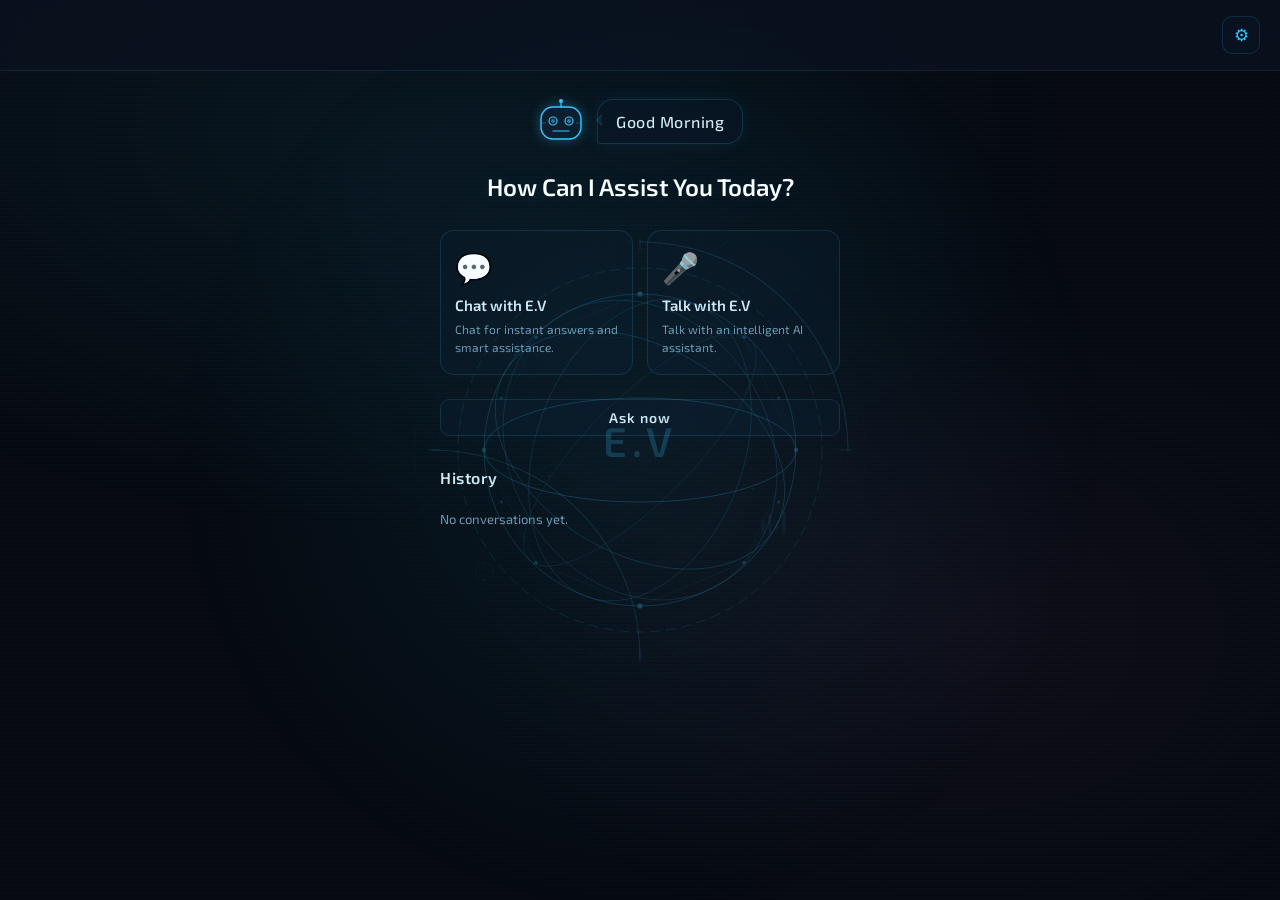
==== index.html @ babf8353 "v46: Replace mic emoji with FB Messenger-style SVG mic icon on reactor + voice overlay" ====
<!DOCTYPE html>
<html lang="en">
<head>
  <meta charset="UTF-8">
  <meta name="viewport" content="width=device-width, initial-scale=1.0, viewport-fit=cover">
  <meta name="theme-color" content="#070b11">
  <meta name="description" content="E.V - your personal AI assistant">
  <title>E.V</title>
  <link rel="manifest" href="manifest.json">
  <link rel="icon" href="icon.svg" type="image/svg+xml">
  <link rel="apple-touch-icon" href="icon.svg">
  <link href="https://fonts.googleapis.com/css2?family=Exo+2:wght@300;400;500;600;700&display=swap" rel="stylesheet">
  <link rel="stylesheet" href="styles.css">
</head>
<body>

  <!-- Globe background (shared across all screens) -->
  <div class="globe-bg" aria-hidden="true">
    <svg viewBox="0 0 600 600" xmlns="http://www.w3.org/2000/svg" class="globe-svg">
      <!-- Wireframe sphere -->
      <g class="globe-sphere" opacity="0.6">
        <!-- Horizontal rings -->
        <ellipse cx="300" cy="300" rx="180" ry="60" fill="none" stroke="#39c6ff" stroke-width="0.7"/>
        <ellipse cx="300" cy="300" rx="180" ry="120" fill="none" stroke="#39c6ff" stroke-width="0.5" transform="rotate(30 300 300)"/>
        <ellipse cx="300" cy="300" rx="180" ry="150" fill="none" stroke="#39c6ff" stroke-width="0.4" transform="rotate(60 300 300)"/>
        <ellipse cx="300" cy="300" rx="180" ry="180" fill="none" stroke="#39c6ff" stroke-width="0.6"/>
        <ellipse cx="300" cy="300" rx="120" ry="180" fill="none" stroke="#39c6ff" stroke-width="0.4" transform="rotate(20 300 300)"/>
        <ellipse cx="300" cy="300" rx="60" ry="180" fill="none" stroke="#39c6ff" stroke-width="0.3" transform="rotate(45 300 300)"/>
        <!-- Nodes -->
        <circle cx="300" cy="120" r="3" fill="#39c6ff" opacity="0.8"/>
        <circle cx="300" cy="480" r="3" fill="#39c6ff" opacity="0.8"/>
        <circle cx="120" cy="300" r="2.5" fill="#39c6ff" opacity="0.7"/>
        <circle cx="480" cy="300" r="2.5" fill="#39c6ff" opacity="0.7"/>
        <circle cx="180" cy="170" r="2" fill="#39c6ff" opacity="0.6"/>
        <circle cx="420" cy="170" r="2" fill="#39c6ff" opacity="0.6"/>
        <circle cx="180" cy="430" r="2" fill="#39c6ff" opacity="0.6"/>
        <circle cx="420" cy="430" r="2" fill="#39c6ff" opacity="0.6"/>
        <circle cx="140" cy="240" r="1.8" fill="#39c6ff" opacity="0.5"/>
        <circle cx="460" cy="240" r="1.8" fill="#39c6ff" opacity="0.5"/>
        <circle cx="140" cy="360" r="1.8" fill="#39c6ff" opacity="0.5"/>
        <circle cx="460" cy="360" r="1.8" fill="#39c6ff" opacity="0.5"/>
        <!-- Connecting lines -->
        <line x1="300" y1="120" x2="180" y2="170" stroke="#39c6ff" stroke-width="0.5" opacity="0.4"/>
        <line x1="300" y1="120" x2="420" y2="170" stroke="#39c6ff" stroke-width="0.5" opacity="0.4"/>
        <line x1="180" y1="170" x2="120" y2="300" stroke="#39c6ff" stroke-width="0.5" opacity="0.35"/>
        <line x1="420" y1="170" x2="480" y2="300" stroke="#39c6ff" stroke-width="0.5" opacity="0.35"/>
        <line x1="120" y1="300" x2="180" y2="430" stroke="#39c6ff" stroke-width="0.5" opacity="0.35"/>
        <line x1="480" y1="300" x2="420" y2="430" stroke="#39c6ff" stroke-width="0.5" opacity="0.35"/>
        <line x1="180" y1="430" x2="300" y2="480" stroke="#39c6ff" stroke-width="0.5" opacity="0.4"/>
        <line x1="420" y1="430" x2="300" y2="480" stroke="#39c6ff" stroke-width="0.5" opacity="0.4"/>
        <line x1="180" y1="170" x2="420" y2="170" stroke="#39c6ff" stroke-width="0.4" opacity="0.3"/>
        <line x1="180" y1="430" x2="420" y2="430" stroke="#39c6ff" stroke-width="0.4" opacity="0.3"/>
        <line x1="140" y1="240" x2="180" y2="170" stroke="#39c6ff" stroke-width="0.4" opacity="0.3"/>
        <line x1="460" y1="240" x2="420" y2="170" stroke="#39c6ff" stroke-width="0.4" opacity="0.3"/>
        <line x1="140" y1="360" x2="180" y2="430" stroke="#39c6ff" stroke-width="0.4" opacity="0.3"/>
        <line x1="460" y1="360" x2="420" y2="430" stroke="#39c6ff" stroke-width="0.4" opacity="0.3"/>
        <line x1="140" y1="240" x2="120" y2="300" stroke="#39c6ff" stroke-width="0.4" opacity="0.3"/>
        <line x1="460" y1="240" x2="480" y2="300" stroke="#39c6ff" stroke-width="0.4" opacity="0.3"/>
        <line x1="300" y1="120" x2="140" y2="240" stroke="#39c6ff" stroke-width="0.3" opacity="0.25"/>
        <line x1="300" y1="120" x2="460" y2="240" stroke="#39c6ff" stroke-width="0.3" opacity="0.25"/>
      </g>
      <!-- HUD rings -->
      <g class="globe-hud">
        <circle cx="300" cy="300" r="210" fill="none" stroke="#39c6ff" stroke-width="0.8" stroke-dasharray="12 6" opacity="0.3"/>
        <circle cx="300" cy="300" r="240" fill="none" stroke="#39c6ff" stroke-width="0.5" stroke-dasharray="4 8" opacity="0.2"/>
        <circle cx="300" cy="300" r="260" fill="none" stroke="#39c6ff" stroke-width="0.4" opacity="0.15"/>
        <!-- Segmented arcs -->
        <path d="M300 60 A240 240 0 0 1 540 300" fill="none" stroke="#39c6ff" stroke-width="1.2" stroke-linecap="round" opacity="0.25"/>
        <path d="M60 300 A240 240 0 0 1 300 540" fill="none" stroke="#39c6ff" stroke-width="1.2" stroke-linecap="round" opacity="0.25"/>
        <!-- Tick marks -->
        <line x1="300" y1="55" x2="300" y2="70" stroke="#39c6ff" stroke-width="0.8" opacity="0.3"/>
        <line x1="545" y1="300" x2="530" y2="300" stroke="#39c6ff" stroke-width="0.8" opacity="0.3"/>
        <line x1="300" y1="545" x2="300" y2="530" stroke="#39c6ff" stroke-width="0.8" opacity="0.3"/>
        <line x1="55" y1="300" x2="70" y2="300" stroke="#39c6ff" stroke-width="0.8" opacity="0.3"/>
      </g>
      <!-- World map dots (simplified) -->
      <g class="globe-map" opacity="0.15">
        <!-- North America -->
        <circle cx="160" cy="180" r="1.2" fill="#39c6ff"/><circle cx="170" cy="185" r="1" fill="#39c6ff"/>
        <circle cx="155" cy="190" r="1.2" fill="#39c6ff"/><circle cx="165" cy="195" r="1" fill="#39c6ff"/>
        <circle cx="150" cy="200" r="1" fill="#39c6ff"/><circle cx="175" cy="178" r="0.8" fill="#39c6ff"/>
        <circle cx="145" cy="195" r="0.8" fill="#39c6ff"/><circle cx="180" cy="190" r="1" fill="#39c6ff"/>
        <!-- South America -->
        <circle cx="190" cy="320" r="1" fill="#39c6ff"/><circle cx="195" cy="330" r="1.2" fill="#39c6ff"/>
        <circle cx="185" cy="340" r="1" fill="#39c6ff"/><circle cx="192" cy="350" r="0.8" fill="#39c6ff"/>
        <circle cx="188" cy="310" r="0.8" fill="#39c6ff"/>
        <!-- Europe -->
        <circle cx="310" cy="175" r="1" fill="#39c6ff"/><circle cx="320" cy="180" r="1.2" fill="#39c6ff"/>
        <circle cx="305" cy="185" r="0.8" fill="#39c6ff"/><circle cx="315" cy="170" r="1" fill="#39c6ff"/>
        <!-- Africa -->
        <circle cx="320" cy="260" r="1" fill="#39c6ff"/><circle cx="325" cy="270" r="1.2" fill="#39c6ff"/>
        <circle cx="315" cy="280" r="1" fill="#39c6ff"/><circle cx="322" cy="290" r="0.8" fill="#39c6ff"/>
        <circle cx="318" cy="250" r="0.8" fill="#39c6ff"/>
        <!-- Asia -->
        <circle cx="380" cy="190" r="1.2" fill="#39c6ff"/><circle cx="390" cy="195" r="1" fill="#39c6ff"/>
        <circle cx="375" cy="200" r="1" fill="#39c6ff"/><circle cx="400" cy="188" r="0.8" fill="#39c6ff"/>
        <circle cx="385" cy="210" r="1" fill="#39c6ff"/><circle cx="410" cy="200" r="0.8" fill="#39c6ff"/>
        <!-- Australia -->
        <circle cx="420" cy="340" r="1" fill="#39c6ff"/><circle cx="430" cy="345" r="1.2" fill="#39c6ff"/>
        <circle cx="425" cy="335" r="0.8" fill="#39c6ff"/>
      </g>
      <!-- Accent elements -->
      <g class="globe-accents" opacity="0.2">
        <!-- Diagonal data lines -->
        <line x1="350" y1="100" x2="400" y2="60" stroke="#39c6ff" stroke-width="0.6"/>
        <line x1="395" y1="65" x2="400" y2="60" stroke="#39c6ff" stroke-width="0.6"/>
        <line x1="400" y1="60" x2="405" y2="65" stroke="#39c6ff" stroke-width="0.6"/>
        <!-- Bar graph -->
        <rect x="440" y="380" width="4" height="16" fill="#39c6ff" opacity="0.4"/>
        <rect x="448" y="374" width="4" height="22" fill="#39c6ff" opacity="0.5"/>
        <rect x="456" y="382" width="4" height="14" fill="#39c6ff" opacity="0.35"/>
        <rect x="464" y="370" width="4" height="26" fill="#39c6ff" opacity="0.55"/>
        <!-- Gear -->
        <circle cx="120" cy="440" r="10" fill="none" stroke="#39c6ff" stroke-width="0.6"/>
        <circle cx="120" cy="440" r="5" fill="none" stroke="#39c6ff" stroke-width="0.4"/>
        <line x1="120" y1="428" x2="120" y2="432" stroke="#39c6ff" stroke-width="0.5"/>
        <line x1="120" y1="448" x2="120" y2="452" stroke="#39c6ff" stroke-width="0.5"/>
        <line x1="108" y1="440" x2="112" y2="440" stroke="#39c6ff" stroke-width="0.5"/>
        <line x1="128" y1="440" x2="132" y2="440" stroke="#39c6ff" stroke-width="0.5"/>
      </g>
      <!-- Center label -->
      <text x="300" y="308" text-anchor="middle" font-family="'Exo 2', sans-serif" font-size="48" font-weight="600" fill="#39c6ff" opacity="0.35" letter-spacing="6">E.V</text>
    </svg>
  </div>

  <!-- ==================== SCREEN: Dashboard ==================== -->
  <div id="screen-dashboard" class="screen screen--active">
    <header class="dash-top">
      <button id="btn-settings" class="icon-btn dash-settings" aria-label="Settings">&#9881;</button>
    </header>
    <main class="dash-body">
      <div class="dash-bot-greeting">
        <svg class="dash-bot-avatar" viewBox="0 0 48 48" fill="none" xmlns="http://www.w3.org/2000/svg">
          <!-- head -->
          <rect x="4" y="8" width="40" height="32" rx="12" fill="#0d1b2a" stroke="#39c6ff" stroke-width="1.4"/>
          <!-- antenna -->
          <line x1="24" y1="8" x2="24" y2="3" stroke="#39c6ff" stroke-width="1.2" stroke-linecap="round"/>
          <circle cx="24" cy="2" r="2" fill="#39c6ff"/>
          <!-- eyes -->
          <circle cx="16" cy="22" r="4" fill="#0d1b2a" stroke="#39c6ff" stroke-width="1.2"/>
          <circle cx="16" cy="22" r="2" fill="#39c6ff">
            <animate attributeName="opacity" values="1;0.5;1" dur="3s" repeatCount="indefinite"/>
          </circle>
          <circle cx="32" cy="22" r="4" fill="#0d1b2a" stroke="#39c6ff" stroke-width="1.2"/>
          <circle cx="32" cy="22" r="2" fill="#39c6ff">
            <animate attributeName="opacity" values="1;0.5;1" dur="3s" repeatCount="indefinite" begin="0.5s"/>
          </circle>
          <!-- mouth -->
          <line x1="16" y1="32" x2="32" y2="32" stroke="#39c6ff" stroke-width="1.2" stroke-linecap="round"/>
          <!-- cheek circuit traces -->
          <line x1="4" y1="24" x2="9" y2="24" stroke="#39c6ff" stroke-width="0.8" opacity="0.4"/>
          <line x1="39" y1="24" x2="44" y2="24" stroke="#39c6ff" stroke-width="0.8" opacity="0.4"/>
        </svg>
        <div class="dash-bot-bubble">
          <span id="dash-greeting-text">Good Morning</span>
        </div>
      </div>
      <h1 class="dash-heading">How Can I Assist You Today?</h1>
      <div class="dash-cards">
        <div class="dash-card" data-target="chat" role="button" tabindex="0">
          <span class="dash-card-icon">&#128172;</span>
          <h3>Chat with E.V</h3>
          <p>Chat for instant answers and smart assistance.</p>
        </div>
        <div class="dash-card" data-target="voice" role="button" tabindex="0">
          <span class="dash-card-icon">&#127908;</span>
          <h3>Talk with E.V</h3>
          <p>Talk with an intelligent AI assistant.</p>
        </div>
      </div>
      <button id="btn-ask-now" class="btn btn-primary dash-ask-btn">Ask now</button>
      <section class="dash-history">
        <div class="dash-history-header">
          <h2>History</h2>
        </div>
        <ul id="dash-history-list" class="dash-history-list"></ul>
      </section>
    </main>
  </div>

  <!-- ==================== SCREEN: Chat ==================== -->
  <div id="screen-chat" class="screen">
    <header class="topbar">
      <div class="brand">
        <button id="btn-back-chat" class="icon-btn" aria-label="Back">&#8592;</button>
        <span class="brand-name">E.V</span>
        <span id="status-dot" class="status-dot"></span>
        <span id="status-text" class="status-text">online</span>
      </div>
      <div class="topbar-actions">
        <button id="btn-new" class="icon-btn" aria-label="New conversation">&#10133;</button>
        <button id="btn-memory" class="icon-btn" aria-label="Memory">&#128214;</button>
      </div>
    </header>

    <main id="chat" class="chat" aria-live="polite"></main>

    <footer class="inputbar">
      <div id="attach-tray" class="attach-tray hidden"></div>
      <div class="input-row">
        <button id="btn-attach" class="icon-btn" aria-label="Attach file">&#128206;</button>
        <input id="file-input" type="file" accept="image/jpeg,image/png,image/webp,image/heic,image/heif,application/pdf" multiple class="hidden">
        <input id="text-input" type="text" placeholder="Type or tap the arc reactor to speak..." autocomplete="off" enterkeyhint="send">
        <button id="btn-send" class="icon-btn send-btn" aria-label="Send">&#10148;</button>
        <div id="reactor-wrap" class="reactor-wrap">
          <div id="reactor" class="reactor" role="button" aria-label="Talk to E.V" aria-pressed="false">
            <div class="reactor-core"></div>
            <div class="reactor-ring ring-1"></div>
            <div class="reactor-ring ring-2"></div>
            <div class="reactor-ring ring-3"></div>
            <div class="reactor-ring ring-4"></div>
            <div class="reactor-mic"><svg width="18" height="18" viewBox="0 0 24 24" fill="none" stroke="currentColor" stroke-width="2" stroke-linecap="round" stroke-linejoin="round"><rect x="9" y="2" width="6" height="12" rx="3"/><path d="M5 10a7 7 0 0 0 14 0"/><line x1="12" y1="19" x2="12" y2="22"/><line x1="8" y1="22" x2="16" y2="22"/></svg></div>
          </div>
        </div>
      </div>
    </footer>
  </div>

  <!-- ==================== SCREEN: Voice ==================== -->
  <div id="screen-voice" class="screen">
    <header class="vo-screen-header">
      <button id="btn-back-voice" class="icon-btn" aria-label="Back">&#8592;</button>
      <span class="vo-screen-title">Talk to AI</span>
      <span class="vo-screen-spacer"></span>
    </header>
    <main class="vo-screen-body">
      <p class="vo-screen-subtitle">Go ahead, I'm listening&#8230;</p>
      <div class="vo-wave-screen">
        <i></i><i></i><i></i><i></i><i></i><i></i><i></i>
        <i></i><i></i><i></i><i></i><i></i><i></i>
      </div>
      <p class="vo-screen-prompt">I am here to assist you with anything today.</p>
    </main>
    <footer class="vo-screen-footer">
      <div id="reactor-screen" class="reactor reactor-screen-size" role="button" aria-label="Talk to E.V" aria-pressed="false">
        <div class="reactor-core"></div>
        <div class="reactor-ring ring-1"></div>
        <div class="reactor-ring ring-2"></div>
        <div class="reactor-ring ring-3"></div>
        <div class="reactor-ring ring-4"></div>
        <div class="reactor-mic"><svg width="20" height="20" viewBox="0 0 24 24" fill="none" stroke="currentColor" stroke-width="2" stroke-linecap="round" stroke-linejoin="round"><rect x="9" y="2" width="6" height="12" rx="3"/><path d="M5 10a7 7 0 0 0 14 0"/><line x1="12" y1="19" x2="12" y2="22"/><line x1="8" y1="22" x2="16" y2="22"/></svg></div>
      </div>
      <button id="btn-exit-voice" class="icon-btn" aria-label="Close">&#10005;</button>
    </footer>
  </div>

  <!-- ==================== Voice overlay (PTT / hands-free) ==================== -->
  <div id="voice-overlay" class="voice-overlay hidden" role="status" aria-live="polite">
    <div class="vo-header"><span class="vo-brand">E.V</span></div>
    <div class="vo-center">
      <div class="vo-orb">
        <div class="vo-orbit vo-orbit-1"></div>
        <div class="vo-orbit vo-orbit-2"></div>
        <div class="vo-wave">
          <i></i><i></i><i></i><i></i><i></i><i></i><i></i>
          <i></i><i></i><i></i><i></i><i></i><i></i>
        </div>
      </div>
      <p id="vo-transcript" class="vo-transcript"></p>
      <p id="vo-status" class="vo-status">Listening&#8230;</p>
      <div class="vo-mic"><svg width="18" height="18" viewBox="0 0 24 24" fill="none" stroke="currentColor" stroke-width="2" stroke-linecap="round" stroke-linejoin="round"><rect x="9" y="2" width="6" height="12" rx="3"/><path d="M5 10a7 7 0 0 0 14 0"/><line x1="12" y1="19" x2="12" y2="22"/><line x1="8" y1="22" x2="16" y2="22"/></svg></div>
    </div>
  </div>

  <!-- ==================== Modals ==================== -->
  <div id="modal-settings" class="modal hidden" role="dialog" aria-modal="true" aria-labelledby="settings-title">
    <div class="modal-card">
      <h2 id="settings-title">E.V Settings</h2>
      <p id="app-version" class="version-line"></p>
      <label>Gemini API key
        <input id="set-gemini" type="password" placeholder="AIza... (free at aistudio.google.com)" autocomplete="off">
      </label>
      <label>Groq API key
        <input id="set-groq" type="password" placeholder="gsk_... (free at console.groq.com)" autocomplete="off">
      </label>
      <label>OpenRouter API key
        <input id="set-openrouter" type="password" placeholder="sk-or-v1-... (free at openrouter.ai)" autocomplete="off">
      </label>
      <label>Default provider
        <select id="set-provider">
          <option value="auto">Auto (Gemini, fallback Groq / OpenRouter)</option>
          <option value="gemini">Gemini only</option>
          <option value="groq">Groq only</option>
          <option value="openrouter">OpenRouter only</option>
        </select>
      </label>
      <label>Privacy routing
        <select id="set-privacy">
          <option value="auto">Full pipeline (auto-detect sensitive)</option>
          <option value="groq">Always route to Groq</option>
          <option value="manual">Manual override only</option>
        </select>
      </label>
      <p class="muted">OpenRouter free models may log prompts for training. Sensitive content always routes to Groq when a Groq key is set.</p>
      <label>MacroDroid webhook URL
        <input id="set-macro-webhook" type="text" placeholder="https://trigger.macrodroid.com/&lt;device-id&gt;/" autocomplete="off">
      </label>
      <label class="check-row">
        <input id="set-voice" type="checkbox">
        <span>Speak responses aloud</span>
      </label>
      <label class="check-row">
        <input id="set-hands-free" type="checkbox">
        <span>Hands-free mode (voice wake)</span>
      </label>
      <div class="model-row">
        <div class="model-name">
          Gemini: <span id="gemini-model-label">—</span><br>
          Groq: <span id="groq-model-label">—</span><br>
          OpenRouter: <span id="openrouter-model-label">—</span>
        </div>
        <div class="model-actions">
          <button id="btn-reset-gemini" class="btn ghost" type="button">Reset Gemini</button>
          <button id="btn-reset-groq" class="btn ghost" type="button">Reset Groq</button>
          <button id="btn-reset-openrouter" class="btn ghost" type="button">Reset OpenRouter</button>
        </div>
      </div>
      <div class="modal-actions">
        <button id="btn-test" class="btn ghost" type="button">Test connections</button>
        <button id="btn-settings-cancel" class="btn ghost">Cancel</button>
        <button id="btn-settings-save" class="btn primary">Save</button>
      </div>
      <pre id="test-result" class="test-result hidden"></pre>
    </div>
  </div>

  <div id="modal-memory" class="modal hidden" role="dialog" aria-modal="true" aria-labelledby="memory-title">
    <div class="modal-card">
      <h2 id="memory-title">E.V Memory</h2>
      <p class="muted">Things E.V remembers about you. Sensitive entries are only used with Groq.</p>
      <ul id="memory-list" class="memory-list"></ul>
      <div class="modal-actions">
        <button id="btn-memory-clear" class="btn danger">Clear all</button>
        <button id="btn-memory-close" class="btn primary">Close</button>
      </div>
    </div>
  </div>

  <div id="toast" class="toast hidden"></div>

  <script src="app.js"></script>
</body>
</html>
---- styles.css ----
/* ========================================================
   E.V — Holographic Futuristic Theme (v40)
   ======================================================== */

:root {
  --bg: #060a10;
  --bg-2: #0a1220;
  --panel: #0d1828;
  --line: #1a3048;
  --cyan: #39c6ff;
  --cyan-dim: #1d7fb0;
  --cyan-glow: rgba(57, 198, 255, 0.35);
  --cyan-glow-soft: rgba(57, 198, 255, 0.12);
  --pink: #ff6fd8;
  --pink-glow: rgba(255, 111, 216, 0.3);
  --text: #d7ecf7;
  --muted: #6e98b0;
  --danger: #ff5d5d;
  --font: 'Exo 2', "Segoe UI", system-ui, -apple-system, Roboto, sans-serif;

  --glass: rgba(10, 20, 36, 0.55);
  --glass-strong: rgba(10, 18, 32, 0.8);
  --blur: 16px;
}

* { box-sizing: border-box; margin: 0; padding: 0; }

html, body {
  height: 100%;
  background: #060a10;
  color: var(--text);
  font-family: var(--font);
  overscroll-behavior: none;
  -webkit-text-size-adjust: 100%;
  text-size-adjust: 100%;
}

body {
  height: 100vh;
  height: 100dvh;
  overflow: hidden;
}

/* --- Holographic background layers --- */
body::before {
  content: '';
  position: fixed;
  top: 0; left: 0; right: 0; bottom: 0;
  pointer-events: none;
  z-index: 0;
  background:
    radial-gradient(ellipse 700px 400px at 30% 15%, rgba(57, 198, 255, 0.06) 0%, transparent 100%),
    radial-gradient(ellipse 500px 350px at 75% 70%, rgba(255, 111, 216, 0.04) 0%, transparent 100%);
  animation: bgShift 20s ease-in-out infinite alternate;
}

body::after {
  content: '';
  position: fixed;
  top: 0; left: 0; right: 0; bottom: 0;
  pointer-events: none;
  z-index: 0;
  background: repeating-linear-gradient(
    0deg,
    transparent 0px,
    transparent 2px,
    rgba(57, 198, 255, 0.015) 2px,
    rgba(57, 198, 255, 0.015) 4px
  );
  opacity: 0.7;
}

/* ---------- Globe background ---------- */
.globe-bg {
  position: fixed;
  top: 0; left: 0; right: 0; bottom: 0;
  pointer-events: none;
  display: flex;
  align-items: center;
  justify-content: center;
  z-index: 2;
  background: radial-gradient(circle at 50% 50%, rgba(57, 198, 255, 0.08) 0%, transparent 60%);
}
.globe-svg {
  width: 520px;
  height: 520px;
  opacity: 0.6;
  animation: globeSpin 80s linear infinite;
}

/* ---------- Screen container system ---------- */
.screen {
  position: fixed;
  top: 0;
  left: 0;
  right: 0;
  bottom: 0;
  height: 100vh;
  height: 100dvh;
  transform: translateX(100%);
  transition: transform 0.35s cubic-bezier(0.4, 0, 0.2, 1);
  overflow-y: auto;
  z-index: 1;
  background: transparent;
}
.screen--active { transform: translateX(0); }
.screen--left { transform: translateX(-100%); }

/* ---------- Top bar ---------- */
.topbar {
  position: relative;
  z-index: 5;
  display: flex;
  align-items: center;
  justify-content: space-between;
  padding: 12px 16px;
  border-bottom: 1px solid rgba(57, 198, 255, 0.15);
  background: var(--glass-strong);
  backdrop-filter: blur(var(--blur));
  -webkit-backdrop-filter: blur(var(--blur));
  box-shadow: 0 1px 20px rgba(57, 198, 255, 0.06);
}

.brand { display: flex; align-items: center; gap: 10px; }

.brand-name {
  font-size: 20px;
  font-weight: 600;
  letter-spacing: 4px;
  color: var(--cyan);
  text-shadow: 0 0 16px var(--cyan-glow), 0 0 40px rgba(57, 198, 255, 0.15);
}

.status-dot {
  width: 9px; height: 9px;
  border-radius: 50%;
  background: #2ecc71;
  box-shadow: 0 0 8px #2ecc71, 0 0 20px rgba(46, 204, 113, 0.3);
  transition: background 0.3s, box-shadow 0.3s;
}
.status-dot.busy {
  background: var(--cyan);
  box-shadow: 0 0 10px var(--cyan-glow), 0 0 24px rgba(57, 198, 255, 0.2);
  animation: pulse 1s infinite;
}
.status-dot.off  { background: #444; box-shadow: none; }

.status-text { font-size: 12px; color: var(--muted); letter-spacing: 0.5px; }

.icon-btn {
  background: var(--glass);
  border: 1px solid rgba(57, 198, 255, 0.15);
  color: var(--cyan);
  width: 38px; height: 38px;
  border-radius: 10px;
  font-size: 17px;
  cursor: pointer;
  backdrop-filter: blur(8px);
  -webkit-backdrop-filter: blur(8px);
  transition: border-color 0.2s, box-shadow 0.2s, background 0.2s;
}
.icon-btn:hover {
  border-color: rgba(57, 198, 255, 0.5);
  box-shadow: 0 0 14px var(--cyan-glow-soft), inset 0 0 8px rgba(57, 198, 255, 0.05);
  background: rgba(57, 198, 255, 0.08);
}
.icon-btn:active { transform: scale(0.94); }

.topbar-actions { display: flex; gap: 8px; }

/* ---------- Chat ---------- */
.chat {
  position: relative;
  z-index: 1;
  flex: 1;
  overflow-y: auto;
  padding: 18px 16px 8px;
  display: flex;
  flex-direction: column;
  gap: 12px;
  scroll-behavior: smooth;
}

.msg {
  max-width: 84%;
  padding: 11px 15px;
  border-radius: 16px;
  font-size: 15px;
  font-weight: 400;
  line-height: 1.5;
  white-space: pre-wrap;
  word-wrap: break-word;
  animation: rise 0.3s ease-out;
  backdrop-filter: blur(12px);
  -webkit-backdrop-filter: blur(12px);
}

.msg.user {
  align-self: flex-end;
  background: linear-gradient(160deg, rgba(18, 58, 82, 0.7), rgba(14, 42, 61, 0.65));
  border: 1px solid rgba(57, 198, 255, 0.2);
  border-bottom-right-radius: 4px;
  box-shadow: 0 0 16px rgba(57, 198, 255, 0.06), 0 2px 8px rgba(0, 0, 0, 0.2);
}

.msg.ev {
  align-self: flex-start;
  background: var(--glass);
  border: 1px solid rgba(57, 198, 255, 0.12);
  border-bottom-left-radius: 4px;
  box-shadow: 0 0 12px rgba(57, 198, 255, 0.04), 0 2px 8px rgba(0, 0, 0, 0.15);
}

.msg.ev .tag {
  display: block;
  font-size: 10px;
  font-weight: 500;
  letter-spacing: 1.8px;
  color: var(--muted);
  margin-bottom: 5px;
  text-transform: uppercase;
}
.msg.ev .tag .provider {
  color: var(--cyan);
  text-shadow: 0 0 8px var(--cyan-glow-soft);
}

.msg.error {
  border-color: rgba(255, 93, 93, 0.5);
  color: #ffb3b3;
  box-shadow: 0 0 12px rgba(255, 93, 93, 0.08);
}

.msg .retry-btn {
  display: inline-block;
  margin-top: 8px;
  padding: 5px 14px;
  font-size: 12px;
  font-weight: 600;
  letter-spacing: 0.5px;
  color: var(--cyan);
  background: transparent;
  border: 1px solid rgba(57, 198, 255, 0.4);
  border-radius: 999px;
  cursor: pointer;
  transition: all 0.2s ease;
}
.msg .retry-btn:hover {
  background: rgba(0, 229, 255, 0.1);
  border-color: var(--cyan);
  box-shadow: 0 0 12px var(--cyan-glow-soft);
}
.msg .retry-btn:active { transform: scale(0.97); }

.fallback-note {
  display: block;
  margin-top: 6px;
  font-size: 10px;
  letter-spacing: 0.4px;
  color: var(--muted);
  opacity: 0.8;
  word-break: break-word;
}

.typing-dots span {
  display: inline-block;
  width: 6px; height: 6px;
  margin: 0 2px;
  border-radius: 50%;
  background: var(--cyan);
  box-shadow: 0 0 6px var(--cyan-glow);
  animation: blink 1.2s infinite;
}
.typing-dots span:nth-child(2) { animation-delay: 0.2s; }
.typing-dots span:nth-child(3) { animation-delay: 0.4s; }

/* ---------- Input bar ---------- */
.hidden { display: none !important; }

.inputbar {
  position: relative;
  z-index: 5;
  flex-direction: column;
  align-items: stretch;
  gap: 8px;
  padding: 10px 14px calc(12px + env(safe-area-inset-bottom));
  border-top: 1px solid rgba(57, 198, 255, 0.15);
  background: var(--glass-strong);
  backdrop-filter: blur(var(--blur));
  -webkit-backdrop-filter: blur(var(--blur));
  box-shadow: 0 -1px 20px rgba(57, 198, 255, 0.06);
}

.input-row {
  display: flex;
  align-items: center;
  gap: 8px;
}

#btn-attach { flex: 0 0 auto; color: var(--muted); }
#btn-attach:hover { color: var(--cyan); }

#attach-tray {
  display: flex;
  flex-wrap: wrap;
  gap: 6px;
}

.attach-chip {
  display: inline-flex;
  align-items: center;
  gap: 6px;
  max-width: 220px;
  background: var(--glass);
  border: 1px solid rgba(57, 198, 255, 0.12);
  border-radius: 10px;
  padding: 4px 6px 4px 4px;
  font-size: 12px;
  color: var(--text);
  font-family: inherit;
  cursor: pointer;
  backdrop-filter: blur(8px);
  -webkit-backdrop-filter: blur(8px);
}

.attach-thumb {
  width: 32px; height: 32px;
  border-radius: 6px;
  object-fit: cover;
  flex: 0 0 auto;
}

.attach-pdf-icon {
  flex: 0 0 auto;
  width: 32px; height: 32px;
  border-radius: 6px;
  background: rgba(255, 82, 82, 0.12);
  border: 1px solid rgba(255, 82, 82, 0.35);
  color: #ff6b6b;
  font-size: 9px;
  font-weight: 700;
  display: flex;
  align-items: center;
  justify-content: center;
  letter-spacing: 0.5px;
}

.attach-name {
  overflow: hidden;
  text-overflow: ellipsis;
  white-space: nowrap;
}

.attach-remove {
  flex: 0 0 auto;
  cursor: pointer;
  color: var(--muted);
  font-size: 15px;
  line-height: 1;
  padding: 0 2px;
  border-radius: 4px;
}
.attach-remove:hover { color: #ff6b6b; }

.icon-btn:disabled,
.icon-btn.disabled {
  opacity: 0.35;
  pointer-events: none;
  transform: none;
}

#text-input {
  flex: 1;
  min-width: 0;
  background: rgba(10, 18, 32, 0.6);
  border: 1px solid rgba(57, 198, 255, 0.15);
  color: var(--text);
  border-radius: 22px;
  padding: 12px 16px;
  font-size: 16px;
  font-family: var(--font);
  outline: none;
  box-shadow: inset 0 0 8px rgba(57, 198, 255, 0.04);
  transition: border-color 0.2s, box-shadow 0.2s;
}
#text-input::placeholder { color: var(--muted); opacity: 0.6; }
#text-input:focus {
  border-color: rgba(57, 198, 255, 0.5);
  box-shadow: 0 0 16px var(--cyan-glow-soft), inset 0 0 10px rgba(57, 198, 255, 0.06);
}

.send-btn { flex: 0 0 auto; }

/* ---------- Arc reactor ---------- */
.reactor-wrap { flex: 0 0 auto; display: flex; }

.reactor {
  position: relative;
  width: 66px; height: 66px;
  cursor: pointer;
  user-select: none;
}

.reactor-core {
  position: absolute;
  inset: 16px;
  border-radius: 50%;
  background: radial-gradient(circle at 50% 50%, #fff 0%, #c8f3ff 25%, #39c6ff 55%, #0d6fa3 100%);
  box-shadow:
    0 0 20px var(--cyan-glow),
    0 0 50px rgba(57, 198, 255, 0.15),
    inset 0 0 10px rgba(255, 255, 255, 0.7);
  z-index: 2;
}

.reactor-ring {
  position: absolute;
  inset: 0;
  border-radius: 50%;
  border: 2px solid transparent;
  z-index: 1;
}

.ring-1 {
  border-top-color: var(--cyan);
  border-right-color: rgba(57, 198, 255, 0.12);
  border-bottom-color: rgba(57, 198, 255, 0.12);
  border-left-color: var(--cyan);
  animation: spin 4s linear infinite;
  filter: drop-shadow(0 0 4px var(--cyan-glow-soft));
}
.ring-2 {
  inset: 6px;
  border-top-color: rgba(57, 198, 255, 0.35);
  border-bottom-color: rgba(57, 198, 255, 0.35);
  animation: spin 2.6s linear infinite reverse;
}
.ring-3 {
  inset: 11px;
  border-left-color: var(--cyan-dim);
  border-right-color: var(--cyan-dim);
  border-radius: 50%;
  animation: spin 1.6s linear infinite;
}
.ring-4 {
  inset: 3px;
  border: 1px dashed rgba(57, 198, 255, 0.2);
  border-radius: 50%;
  animation: spin 8s linear infinite reverse;
}

.reactor-mic {
  position: absolute;
  inset: 0;
  display: flex;
  align-items: center;
  justify-content: center;
  font-size: 18px;
  color: #06222f;
  z-index: 3;
  transition: color 0.2s;
}

.reactor.listening .reactor-core {
  animation: corePulse 1s infinite;
  box-shadow:
    0 0 30px var(--cyan-glow),
    0 0 70px rgba(57, 198, 255, 0.2),
    inset 0 0 12px rgba(255, 255, 255, 0.9);
}
.reactor.listening .ring-1,
.reactor.listening .ring-2,
.reactor.listening .ring-3,
.reactor.listening .ring-4 {
  animation-duration: 0.8s, 0.5s, 0.3s, 2s;
  filter: drop-shadow(0 0 6px var(--cyan-glow));
}

.reactor.speaking .reactor-core { animation: coreBreathe 1.4s ease-in-out infinite; }
.reactor.speaking .reactor-mic { color: #bff3ff; }

.reactor.off .reactor-core {
  background: radial-gradient(circle, #444 0%, #222 100%);
  box-shadow: none;
}
.reactor.off .reactor-mic { color: #777; }
.reactor.off .reactor-ring { border-color: rgba(255, 255, 255, 0.06); animation: none; }

/* ---------- Voice overlay (PTT / hands-free) ---------- */
.voice-overlay {
  position: fixed;
  top: 0; left: 0; right: 0; bottom: 0;
  height: 100vh; height: 100dvh;
  z-index: 45;
  display: flex;
  flex-direction: column;
  background: radial-gradient(900px 600px at 50% 28%, #0a1528 0%, var(--bg) 70%);
  opacity: 1;
  visibility: visible;
  transition: opacity 0.3s, visibility 0.3s;
}
.voice-overlay::before {
  content: '';
  position: absolute;
  inset: 0;
  pointer-events: none;
  background: repeating-linear-gradient(
    0deg,
    transparent 0px,
    transparent 3px,
    rgba(57, 198, 255, 0.018) 3px,
    rgba(57, 198, 255, 0.018) 6px
  );
  opacity: 0.6;
}
.voice-overlay.hidden { opacity: 0; visibility: hidden; pointer-events: none; }

.vo-header {
  position: relative;
  z-index: 1;
  flex: 0 0 auto;
  display: flex;
  align-items: center;
  justify-content: center;
  padding: 14px 16px;
  background: rgba(0, 0, 0, 0.5);
  border-bottom: 1px solid rgba(57, 198, 255, 0.2);
  backdrop-filter: blur(12px);
  -webkit-backdrop-filter: blur(12px);
}
.vo-brand {
  font-size: 20px;
  font-weight: 600;
  letter-spacing: 5px;
  color: var(--cyan);
  text-shadow: 0 0 16px var(--cyan-glow), 0 0 40px rgba(57, 198, 255, 0.12);
}

.vo-center {
  position: relative;
  z-index: 1;
  flex: 1;
  display: flex;
  flex-direction: column;
  align-items: center;
  justify-content: center;
  gap: 26px;
  padding-bottom: 10vh;
}

.vo-orb {
  position: relative;
  width: 220px;
  height: 220px;
}

.vo-orbit {
  position: absolute;
  inset: 0;
  border-radius: 50%;
  border: 2px solid var(--cyan);
  box-shadow:
    0 0 40px var(--cyan-glow),
    0 0 80px rgba(57, 198, 255, 0.1),
    inset 0 0 30px rgba(57, 198, 255, 0.15);
}
.vo-orbit-1 {
  animation: spin 6s linear infinite;
  border-right-color: rgba(57, 198, 255, 0.12);
  border-left-color: rgba(57, 198, 255, 0.12);
}
.vo-orbit-2 {
  inset: 9px;
  border-width: 1px;
  border-style: dashed;
  border-color: rgba(57, 198, 255, 0.35);
  animation: spin 4s linear infinite reverse;
  box-shadow: none;
}

.vo-wave {
  position: absolute;
  inset: 22px;
  border-radius: 50%;
  overflow: hidden;
  display: flex;
  align-items: center;
  justify-content: center;
  gap: 4px;
  background: radial-gradient(circle at 50% 50%, #0a1420 0%, rgba(10, 20, 32, 0) 75%);
}
.vo-wave i {
  width: 4px;
  height: 26%;
  border-radius: 3px;
  animation: voWave 1s ease-in-out infinite;
}
.vo-wave i:nth-child(1)  { background: linear-gradient(to top, #1d7fb0, #39c6ff); box-shadow: 0 0 8px rgba(57, 198, 255, 0.35); animation-delay: -0.05s; }
.vo-wave i:nth-child(2)  { background: linear-gradient(to top, #1a8a5a, #2ecc71); box-shadow: 0 0 8px rgba(46, 204, 113, 0.35); animation-delay: -0.20s; }
.vo-wave i:nth-child(3)  { background: linear-gradient(to top, #b89a1a, #f1c40f); box-shadow: 0 0 8px rgba(241, 196, 15, 0.35); animation-delay: -0.35s; }
.vo-wave i:nth-child(4)  { background: linear-gradient(to top, #a85c1a, #e67e22); box-shadow: 0 0 8px rgba(230, 126, 34, 0.35); animation-delay: -0.50s; }
.vo-wave i:nth-child(5)  { background: linear-gradient(to top, #c94aa8, #ff6fd8); box-shadow: 0 0 8px rgba(255, 111, 216, 0.35); animation-delay: -0.65s; }
.vo-wave i:nth-child(6)  { background: linear-gradient(to top, #6c3483, #9b59b6); box-shadow: 0 0 8px rgba(155, 89, 182, 0.35); animation-delay: -0.80s; }
.vo-wave i:nth-child(7)  { background: linear-gradient(to top, #1d7fb0, #39c6ff); box-shadow: 0 0 8px rgba(57, 198, 255, 0.35); animation-delay: -0.95s; }
.vo-wave i:nth-child(8)  { background: linear-gradient(to top, #1a8a5a, #2ecc71); box-shadow: 0 0 8px rgba(46, 204, 113, 0.35); animation-delay: -0.10s; }
.vo-wave i:nth-child(9)  { background: linear-gradient(to top, #b89a1a, #f1c40f); box-shadow: 0 0 8px rgba(241, 196, 15, 0.35); animation-delay: -0.25s; }
.vo-wave i:nth-child(10) { background: linear-gradient(to top, #a85c1a, #e67e22); box-shadow: 0 0 8px rgba(230, 126, 34, 0.35); animation-delay: -0.40s; }
.vo-wave i:nth-child(11) { background: linear-gradient(to top, #c94aa8, #ff6fd8); box-shadow: 0 0 8px rgba(255, 111, 216, 0.35); animation-delay: -0.55s; }
.vo-wave i:nth-child(12) { background: linear-gradient(to top, #6c3483, #9b59b6); box-shadow: 0 0 8px rgba(155, 89, 182, 0.35); animation-delay: -0.70s; }
.vo-wave i:nth-child(13) { background: linear-gradient(to top, #1d7fb0, #39c6ff); box-shadow: 0 0 8px rgba(57, 198, 255, 0.35); animation-delay: -0.85s; }

.vo-transcript {
  min-height: 20px;
  max-width: 320px;
  text-align: center;
  font-size: 14px;
  font-weight: 300;
  color: var(--cyan);
  text-shadow: 0 0 10px var(--cyan-glow);
  opacity: 0.9;
}

.vo-status {
  font-size: 28px;
  font-weight: 300;
  letter-spacing: 3px;
  color: #fff;
  text-shadow: 0 0 20px rgba(255, 255, 255, 0.2);
  animation: blink 2.4s ease-in-out infinite;
}

.vo-mic {
  font-size: 24px;
  line-height: 1;
  color: var(--cyan);
  opacity: 0.9;
  text-shadow: 0 0 14px var(--cyan-glow);
}

.voice-overlay.working .vo-orbit-1 {
  border-color: var(--pink);
  box-shadow:
    0 0 40px var(--pink-glow),
    0 0 80px rgba(255, 111, 216, 0.1),
    inset 0 0 30px rgba(255, 111, 216, 0.12);
}
.voice-overlay.working .vo-status { animation: none; color: #ffd9f3; }
.voice-overlay.working .vo-mic { color: var(--pink); text-shadow: 0 0 14px var(--pink-glow); }

/* ---------- Dashboard ---------- */
.dash-top {
  position: sticky;
  top: 0;
  z-index: 5;
  display: flex;
  align-items: center;
  padding: 16px 20px;
  background: var(--glass-strong);
  backdrop-filter: blur(var(--blur));
  -webkit-backdrop-filter: blur(var(--blur));
  border-bottom: 1px solid rgba(57, 198, 255, 0.12);
}

#dash-greeting-text {
  font-size: 16px;
  font-weight: 500;
  color: var(--text);
  letter-spacing: 0.5px;
}

.dash-settings {
  margin-left: auto;
}

/* Chatbot greeting */
.dash-bot-greeting {
  display: flex;
  align-items: flex-start;
  gap: 12px;
  margin-bottom: 24px;
}
.dash-bot-avatar {
  width: 48px;
  height: 48px;
  flex-shrink: 0;
  filter: drop-shadow(0 0 6px rgba(57, 198, 255, 0.35));
}
.dash-bot-bubble {
  position: relative;
  background: var(--glass);
  backdrop-filter: blur(var(--blur));
  -webkit-backdrop-filter: blur(var(--blur));
  border: 1px solid rgba(57, 198, 255, 0.18);
  border-radius: 16px 16px 16px 4px;
  padding: 12px 18px;
  max-width: 280px;
  box-shadow: 0 0 18px rgba(57, 198, 255, 0.08);
}
.dash-bot-bubble::before {
  content: '';
  position: absolute;
  top: 14px;
  left: -8px;
  border: 6px solid transparent;
  border-right-color: rgba(57, 198, 255, 0.18);
}
.dash-bot-bubble::after {
  content: '';
  position: absolute;
  top: 15px;
  left: -5px;
  border: 5px solid transparent;
  border-right-color: var(--glass);
}

.dash-body {
  padding: 28px 20px 40px;
  display: flex;
  flex-direction: column;
  align-items: center;
  max-width: 440px;
  margin: 0 auto;
}

.dash-heading {
  font-size: 24px;
  font-weight: 600;
  color: #fff;
  text-align: center;
  margin-bottom: 28px;
  text-shadow: 0 0 20px rgba(57, 198, 255, 0.15);
  line-height: 1.3;
}

.dash-cards {
  display: flex;
  gap: 14px;
  width: 100%;
  margin-bottom: 24px;
}

.dash-card {
  flex: 1;
  background: var(--glass);
  border: 1px solid rgba(57, 198, 255, 0.15);
  border-radius: 14px;
  padding: 18px 14px;
  cursor: pointer;
  transition: border-color 0.2s, box-shadow 0.2s, transform 0.15s;
  backdrop-filter: blur(10px);
  -webkit-backdrop-filter: blur(10px);
}
.dash-card:hover {
  border-color: rgba(57, 198, 255, 0.5);
  box-shadow: 0 0 20px var(--cyan-glow-soft), 0 4px 12px rgba(0, 0, 0, 0.2);
  transform: translateY(-2px);
}
.dash-card:active { transform: scale(0.97); }

.dash-card-icon {
  display: block;
  font-size: 30px;
  margin-bottom: 10px;
}

.dash-card h3 {
  font-size: 15px;
  font-weight: 600;
  color: var(--text);
  margin-bottom: 6px;
}

.dash-card p {
  font-size: 12px;
  color: var(--muted);
  line-height: 1.5;
}

.dash-ask-btn {
  width: 100%;
  padding: 14px 20px;
  font-size: 15px;
  font-weight: 600;
  letter-spacing: 1px;
  margin-bottom: 32px;
}

.dash-history {
  width: 100%;
}

.dash-history-header {
  display: flex;
  align-items: center;
  justify-content: space-between;
  margin-bottom: 12px;
}

.dash-history-header h2 {
  font-size: 16px;
  font-weight: 600;
  color: var(--text);
  letter-spacing: 0.5px;
}

.dash-history-list {
  list-style: none;
  display: flex;
  flex-direction: column;
  gap: 8px;
}

.dash-history-list:empty::after {
  content: "No conversations yet.";
  color: var(--muted);
  font-size: 13px;
  padding: 12px 0;
}

.dash-history-item {
  display: flex;
  align-items: center;
  gap: 12px;
  background: var(--glass);
  border: 1px solid rgba(57, 198, 255, 0.1);
  border-radius: 10px;
  padding: 12px 14px;
  cursor: pointer;
  transition: border-color 0.2s, box-shadow 0.2s;
  backdrop-filter: blur(8px);
  -webkit-backdrop-filter: blur(8px);
}
.dash-history-item:hover {
  border-color: rgba(57, 198, 255, 0.35);
  box-shadow: 0 0 12px var(--cyan-glow-soft);
}

.dash-history-text {
  flex: 1;
  font-size: 13px;
  color: var(--text);
  overflow: hidden;
  text-overflow: ellipsis;
  white-space: nowrap;
}

.dash-history-arrow {
  font-size: 18px;
  color: var(--muted);
  flex: 0 0 auto;
  transition: color 0.2s;
}
.dash-history-item:hover .dash-history-arrow { color: var(--cyan); }

/* ---------- Voice screen ---------- */
.vo-screen-header {
  position: sticky;
  top: 0;
  z-index: 5;
  display: flex;
  align-items: center;
  justify-content: space-between;
  padding: 12px 16px;
  background: var(--glass-strong);
  backdrop-filter: blur(var(--blur));
  -webkit-backdrop-filter: blur(var(--blur));
  border-bottom: 1px solid rgba(57, 198, 255, 0.12);
}

.vo-screen-title {
  font-size: 18px;
  font-weight: 600;
  letter-spacing: 2px;
  color: var(--cyan);
  text-shadow: 0 0 12px var(--cyan-glow-soft);
}

.vo-screen-spacer {
  width: 38px;
}

.vo-screen-body {
  flex: 1;
  display: flex;
  flex-direction: column;
  align-items: center;
  justify-content: center;
  gap: 30px;
  padding: 20px;
  min-height: 60vh;
}

.vo-screen-subtitle {
  font-size: 15px;
  font-weight: 300;
  color: var(--muted);
  letter-spacing: 0.5px;
  font-style: italic;
}

.vo-wave-screen {
  display: flex;
  align-items: center;
  justify-content: center;
  gap: 5px;
  height: 120px;
  width: 100%;
  max-width: 300px;
}

.vo-wave-screen i {
  width: 5px;
  border-radius: 3px;
  animation: voWave 1s ease-in-out infinite;
}
.vo-wave-screen i:nth-child(1)  { background: linear-gradient(to top, #1d7fb0, #39c6ff); box-shadow: 0 0 10px rgba(57, 198, 255, 0.4); animation-delay: -0.05s; height: 45%; }
.vo-wave-screen i:nth-child(2)  { background: linear-gradient(to top, #1a8a5a, #2ecc71); box-shadow: 0 0 10px rgba(46, 204, 113, 0.4); animation-delay: -0.20s; height: 65%; }
.vo-wave-screen i:nth-child(3)  { background: linear-gradient(to top, #b89a1a, #f1c40f); box-shadow: 0 0 10px rgba(241, 196, 15, 0.4); animation-delay: -0.35s; height: 85%; }
.vo-wave-screen i:nth-child(4)  { background: linear-gradient(to top, #a85c1a, #e67e22); box-shadow: 0 0 10px rgba(230, 126, 34, 0.4); animation-delay: -0.50s; height: 95%; }
.vo-wave-screen i:nth-child(5)  { background: linear-gradient(to top, #c94aa8, #ff6fd8); box-shadow: 0 0 10px rgba(255, 111, 216, 0.4); animation-delay: -0.65s; height: 100%; }
.vo-wave-screen i:nth-child(6)  { background: linear-gradient(to top, #6c3483, #9b59b6); box-shadow: 0 0 10px rgba(155, 89, 182, 0.4); animation-delay: -0.80s; height: 90%; }
.vo-wave-screen i:nth-child(7)  { background: linear-gradient(to top, #1d7fb0, #39c6ff); box-shadow: 0 0 10px rgba(57, 198, 255, 0.4); animation-delay: -0.95s; height: 100%; }
.vo-wave-screen i:nth-child(8)  { background: linear-gradient(to top, #1a8a5a, #2ecc71); box-shadow: 0 0 10px rgba(46, 204, 113, 0.4); animation-delay: -0.10s; height: 80%; }
.vo-wave-screen i:nth-child(9)  { background: linear-gradient(to top, #b89a1a, #f1c40f); box-shadow: 0 0 10px rgba(241, 196, 15, 0.4); animation-delay: -0.25s; height: 60%; }
.vo-wave-screen i:nth-child(10) { background: linear-gradient(to top, #a85c1a, #e67e22); box-shadow: 0 0 10px rgba(230, 126, 34, 0.4); animation-delay: -0.40s; height: 80%; }
.vo-wave-screen i:nth-child(11) { background: linear-gradient(to top, #c94aa8, #ff6fd8); box-shadow: 0 0 10px rgba(255, 111, 216, 0.4); animation-delay: -0.55s; height: 95%; }
.vo-wave-screen i:nth-child(12) { background: linear-gradient(to top, #6c3483, #9b59b6); box-shadow: 0 0 10px rgba(155, 89, 182, 0.4); animation-delay: -0.70s; height: 70%; }
.vo-wave-screen i:nth-child(13) { background: linear-gradient(to top, #1d7fb0, #39c6ff); box-shadow: 0 0 10px rgba(57, 198, 255, 0.4); animation-delay: -0.85s; height: 50%; }

.vo-screen-prompt {
  font-size: 16px;
  font-weight: 300;
  color: var(--text);
  text-align: center;
  opacity: 0.85;
}

.vo-screen-footer {
  display: flex;
  align-items: center;
  justify-content: center;
  gap: 24px;
  padding: 24px 20px calc(30px + env(safe-area-inset-bottom));
  background: var(--glass-strong);
  border-top: 1px solid rgba(57, 198, 255, 0.12);
  backdrop-filter: blur(var(--blur));
  -webkit-backdrop-filter: blur(var(--blur));
}

.reactor-screen-size {
  width: 76px;
  height: 76px;
}
.reactor-screen-size .reactor-core { inset: 18px; }
.reactor-screen-size .ring-2 { inset: 7px; }
.reactor-screen-size .ring-3 { inset: 13px; }
.reactor-screen-size .ring-4 { inset: 4px; }
.reactor-screen-size .reactor-mic { font-size: 20px; }

/* ---------- Modals ---------- */
.modal {
  position: fixed;
  top: 0; left: 0; right: 0; bottom: 0;
  height: 100vh; height: 100dvh;
  background: rgba(4, 6, 12, 0.8);
  backdrop-filter: blur(6px);
  -webkit-backdrop-filter: blur(6px);
  display: flex;
  align-items: center;
  justify-content: center;
  z-index: 50;
  padding: 20px;
}
.modal.hidden { display: none; }

.modal-card {
  position: relative;
  width: 100%;
  max-width: 420px;
  max-height: 86dvh;
  overflow-y: auto;
  background: var(--glass-strong);
  border: 1px solid rgba(57, 198, 255, 0.15);
  border-radius: 16px;
  padding: 20px;
  backdrop-filter: blur(20px);
  -webkit-backdrop-filter: blur(20px);
  box-shadow:
    0 0 50px rgba(0, 0, 0, 0.5),
    0 0 30px rgba(57, 198, 255, 0.04);
  animation: rise 0.2s ease-out;
}

/* HUD corner accents */
.modal-card::before,
.modal-card::after {
  content: '';
  position: absolute;
  width: 24px; height: 24px;
  pointer-events: none;
}
.modal-card::before {
  top: -1px; left: -1px;
  border-top: 2px solid var(--cyan);
  border-left: 2px solid var(--cyan);
  border-radius: 16px 0 0 0;
  opacity: 0.6;
}
.modal-card::after {
  bottom: -1px; right: -1px;
  border-bottom: 2px solid var(--cyan);
  border-right: 2px solid var(--cyan);
  border-radius: 0 0 16px 0;
  opacity: 0.6;
}

.modal-card h2 {
  font-size: 17px;
  font-weight: 600;
  letter-spacing: 2px;
  color: var(--cyan);
  text-shadow: 0 0 10px var(--cyan-glow-soft);
  margin-bottom: 14px;
}

.version-line {
  font-size: 11px;
  color: var(--muted);
  margin: -8px 0 12px;
  letter-spacing: 0.5px;
}

.modal-card label {
  display: block;
  font-size: 12px;
  color: var(--muted);
  margin-bottom: 12px;
}

.modal-card input, .modal-card select {
  display: block;
  width: 100%;
  margin-top: 5px;
  background: rgba(10, 18, 32, 0.6);
  border: 1px solid rgba(57, 198, 255, 0.12);
  color: var(--text);
  border-radius: 9px;
  padding: 10px 12px;
  font-size: 14px;
  font-family: var(--font);
  outline: none;
  transition: border-color 0.2s, box-shadow 0.2s;
}
.modal-card input:focus, .modal-card select:focus {
  border-color: rgba(57, 198, 255, 0.5);
  box-shadow: 0 0 12px var(--cyan-glow-soft);
}

.check-row {
  display: flex;
  align-items: center;
  gap: 10px;
  cursor: pointer;
}
.check-row input { width: 18px; height: 18px; accent-color: var(--cyan); margin-top: 0; flex: 0 0 auto; }
.check-row span { font-size: 14px; color: var(--text); }

.muted { color: var(--muted); font-size: 13px; margin-bottom: 12px; }

.modal-actions { display: flex; gap: 10px; justify-content: flex-end; margin-top: 16px; }

.test-result {
  display: block;
  margin-top: 14px;
  padding: 10px 12px;
  font-family: var(--font);
  font-size: 12px;
  line-height: 1.6;
  color: var(--text);
  background: rgba(57, 198, 255, 0.04);
  border: 1px solid rgba(57, 198, 255, 0.15);
  border-radius: 8px;
  white-space: pre-wrap;
  word-break: break-word;
}
.test-result.hidden { display: none; }

.model-row {
  display: flex;
  align-items: center;
  justify-content: space-between;
  gap: 10px;
  margin-top: 14px;
  padding-top: 12px;
  border-top: 1px solid rgba(57, 198, 255, 0.08);
}
.model-name {
  font-size: 12px;
  line-height: 1.9;
  color: var(--text);
}
.model-name span { color: var(--cyan); text-shadow: 0 0 6px var(--cyan-glow-soft); }
.model-actions { display: flex; gap: 8px; flex-shrink: 0; }
.model-actions .btn { padding: 6px 10px; font-size: 11px; }

.btn {
  border: 1px solid rgba(57, 198, 255, 0.15);
  background: var(--glass);
  color: var(--text);
  border-radius: 9px;
  padding: 9px 16px;
  font-size: 14px;
  font-family: var(--font);
  cursor: pointer;
  backdrop-filter: blur(8px);
  -webkit-backdrop-filter: blur(8px);
  transition: border-color 0.2s, box-shadow 0.2s;
}
.btn:hover {
  border-color: rgba(57, 198, 255, 0.5);
  box-shadow: 0 0 12px var(--cyan-glow-soft);
}
.btn.primary {
  background: linear-gradient(160deg, rgba(29, 92, 128, 0.7), rgba(18, 58, 82, 0.7));
  color: #dff3ff;
  border-color: rgba(57, 198, 255, 0.25);
}
.btn.danger { color: var(--danger); border-color: rgba(255, 93, 93, 0.4); }
.btn.ghost { background: transparent; }

.memory-list { list-style: none; display: flex; flex-direction: column; gap: 8px; }

.memory-list li {
  display: flex;
  align-items: center;
  gap: 10px;
  background: var(--glass);
  border: 1px solid rgba(57, 198, 255, 0.1);
  border-radius: 9px;
  padding: 8px 10px;
  font-size: 13px;
  backdrop-filter: blur(8px);
  -webkit-backdrop-filter: blur(8px);
}
.memory-list li .fact-text { flex: 1; word-break: break-word; }
.memory-list li .fact-tag {
  font-size: 9px;
  letter-spacing: 1px;
  padding: 2px 6px;
  border-radius: 6px;
  border: 1px solid rgba(57, 198, 255, 0.12);
  color: var(--muted);
  flex: 0 0 auto;
}
.memory-list li .fact-tag.sensitive { color: var(--danger); border-color: rgba(255, 93, 93, 0.4); }
.memory-list li .del {
  background: transparent; border: none; color: var(--muted);
  cursor: pointer; font-size: 14px; flex: 0 0 auto;
}
.memory-list li .del:hover { color: var(--danger); }
.memory-list.empty::after { content: "Nothing remembered yet."; color: var(--muted); font-size: 13px; }

/* ---------- Toast ---------- */
.toast {
  position: fixed;
  left: 50%;
  bottom: 110px;
  transform: translateX(-50%);
  background: var(--glass-strong);
  border: 1px solid rgba(57, 198, 255, 0.2);
  border-radius: 20px;
  padding: 9px 16px;
  font-size: 13px;
  z-index: 60;
  backdrop-filter: blur(16px);
  -webkit-backdrop-filter: blur(16px);
  box-shadow: 0 0 24px rgba(0, 0, 0, 0.4), 0 0 12px rgba(57, 198, 255, 0.06);
  transition: opacity 0.3s;
}
.toast.hidden { opacity: 0; pointer-events: none; }

/* ---------- Animations ---------- */
@keyframes spin { to { transform: rotate(360deg); } }
@keyframes globeSpin { to { transform: rotate(360deg); } }
@keyframes pulse { 50% { opacity: 0.35; } }
@keyframes blink { 50% { opacity: 0.2; } }
@keyframes rise {
  from { opacity: 0; transform: translateY(8px); }
  to { opacity: 1; transform: none; }
}
@keyframes bgShift {
  0% { opacity: 1; }
  50% { opacity: 0.6; }
  100% { opacity: 1; }
}
@keyframes corePulse {
  0%, 100% {
    box-shadow:
      0 0 20px var(--cyan-glow),
      0 0 50px rgba(57, 198, 255, 0.15),
      inset 0 0 10px rgba(255, 255, 255, 0.7);
  }
  50% {
    box-shadow:
      0 0 40px var(--cyan-glow),
      0 0 80px rgba(57, 198, 255, 0.25),
      inset 0 0 16px rgba(255, 255, 255, 1);
  }
}
@keyframes coreBreathe {
  0%, 100% { transform: scale(1); }
  50% { transform: scale(0.8); }
}
@keyframes voWave {
  0%, 100% { transform: scaleY(0.3); }
  50% { transform: scaleY(1); }
}

/* ---------- Scrollbar ---------- */
.chat::-webkit-scrollbar { width: 6px; }
.chat::-webkit-scrollbar-thumb {
  background: rgba(57, 198, 255, 0.2);
  border-radius: 8px;
}
.chat::-webkit-scrollbar-thumb:hover { background: rgba(57, 198, 255, 0.35); }
.chat::-webkit-scrollbar-track { background: transparent; }

.screen::-webkit-scrollbar { width: 5px; }
.screen::-webkit-scrollbar-thumb {
  background: rgba(57, 198, 255, 0.12);
  border-radius: 8px;
}
.screen::-webkit-scrollbar-track { background: transparent; }

.modal-card::-webkit-scrollbar { width: 5px; }
.modal-card::-webkit-scrollbar-thumb {
  background: rgba(57, 198, 255, 0.15);
  border-radius: 8px;
}
.modal-card::-webkit-scrollbar-track { background: transparent; }

/* ---------- Responsive ---------- */
@media (max-width: 420px) {
  .msg { max-width: 92%; }
}

@media (max-width: 380px) {
  .icon-btn { width: 34px; height: 34px; font-size: 15px; }
  .reactor { width: 54px; height: 54px; }
  .reactor-core { inset: 13px; }
  .reactor-ring { border-width: 2px; }
  .reactor .ring-2 { inset: 5px; }
  .reactor .ring-3 { inset: 9px; }
  .reactor .ring-4 { inset: 2px; }
  .reactor-mic { font-size: 15px; }
  .inputbar { padding: 8px 10px calc(10px + env(safe-area-inset-bottom)); }
  .input-row { gap: 6px; }
  #text-input { padding: 11px 12px; }
  .vo-orb { width: 165px; height: 165px; }
  .vo-wave { inset: 18px; }
  .vo-wave i { width: 3px; gap: 3px; }
  .vo-status { font-size: 21px; }
  .vo-transcript { font-size: 12px; max-width: 260px; }
  .dash-heading { font-size: 20px; }
  .dash-cards { flex-direction: column; }
  .vo-wave-screen i { width: 4px; }
  .vo-wave-screen { max-width: 240px; gap: 4px; }
  .reactor-screen-size { width: 64px; height: 64px; }
  .reactor-screen-size .reactor-core { inset: 15px; }
  .reactor-screen-size .ring-2 { inset: 6px; }
  .reactor-screen-size .ring-3 { inset: 11px; }
  .reactor-screen-size .ring-4 { inset: 3px; }
}
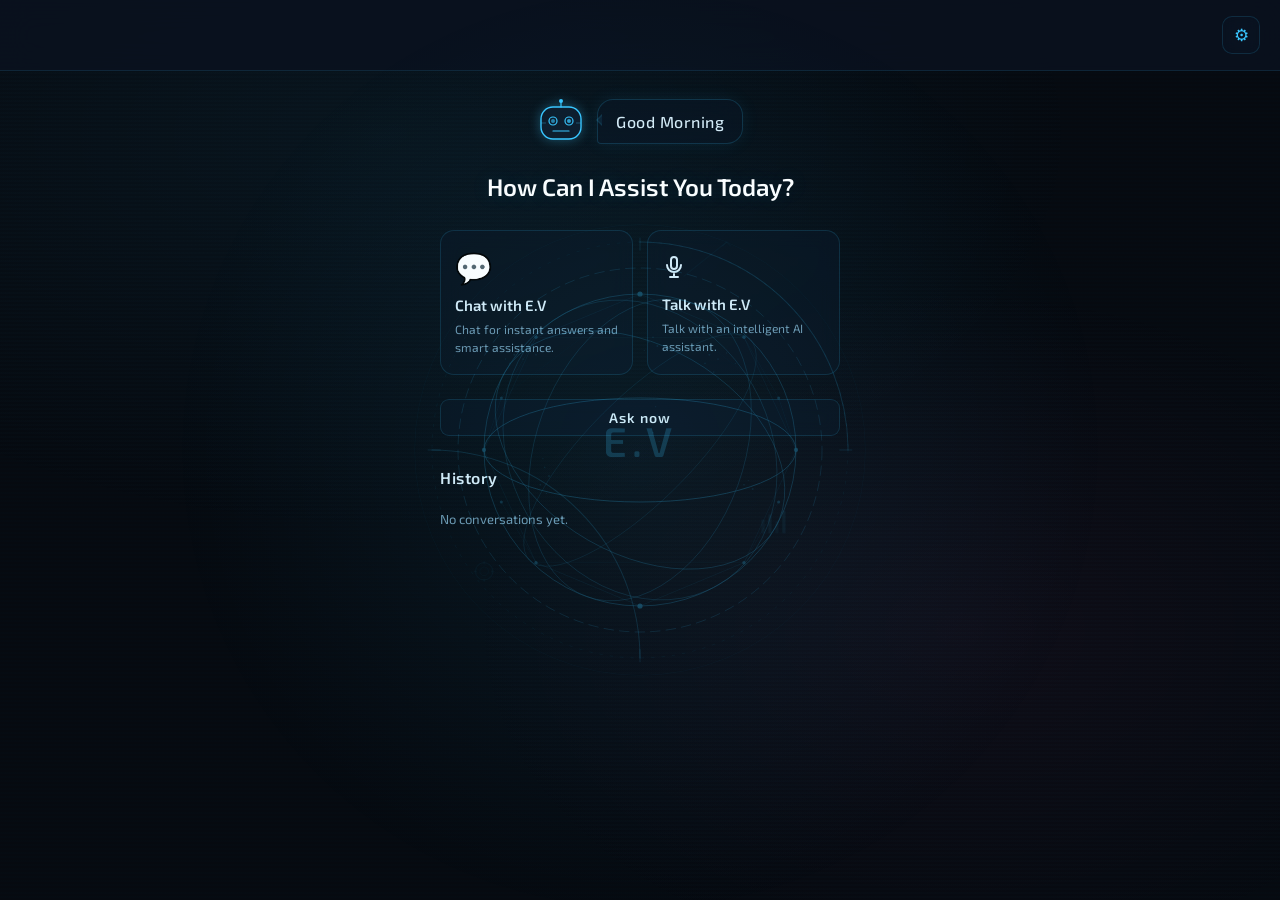
==== commit 4b5e12fe: "v47: Replace dashboard card mic emoji with FB Messenger-style SVG" ====
--- a/index.html
+++ b/index.html
@@ -163,7 +163,7 @@
           <p>Chat for instant answers and smart assistance.</p>
         </div>
         <div class="dash-card" data-target="voice" role="button" tabindex="0">
-          <span class="dash-card-icon">&#127908;</span>
+          <span class="dash-card-icon"><svg width="24" height="24" viewBox="0 0 24 24" fill="none" stroke="currentColor" stroke-width="2" stroke-linecap="round" stroke-linejoin="round"><rect x="9" y="2" width="6" height="12" rx="3"/><path d="M5 10a7 7 0 0 0 14 0"/><line x1="12" y1="19" x2="12" y2="22"/><line x1="8" y1="22" x2="16" y2="22"/></svg></span>
           <h3>Talk with E.V</h3>
           <p>Talk with an intelligent AI assistant.</p>
         </div>
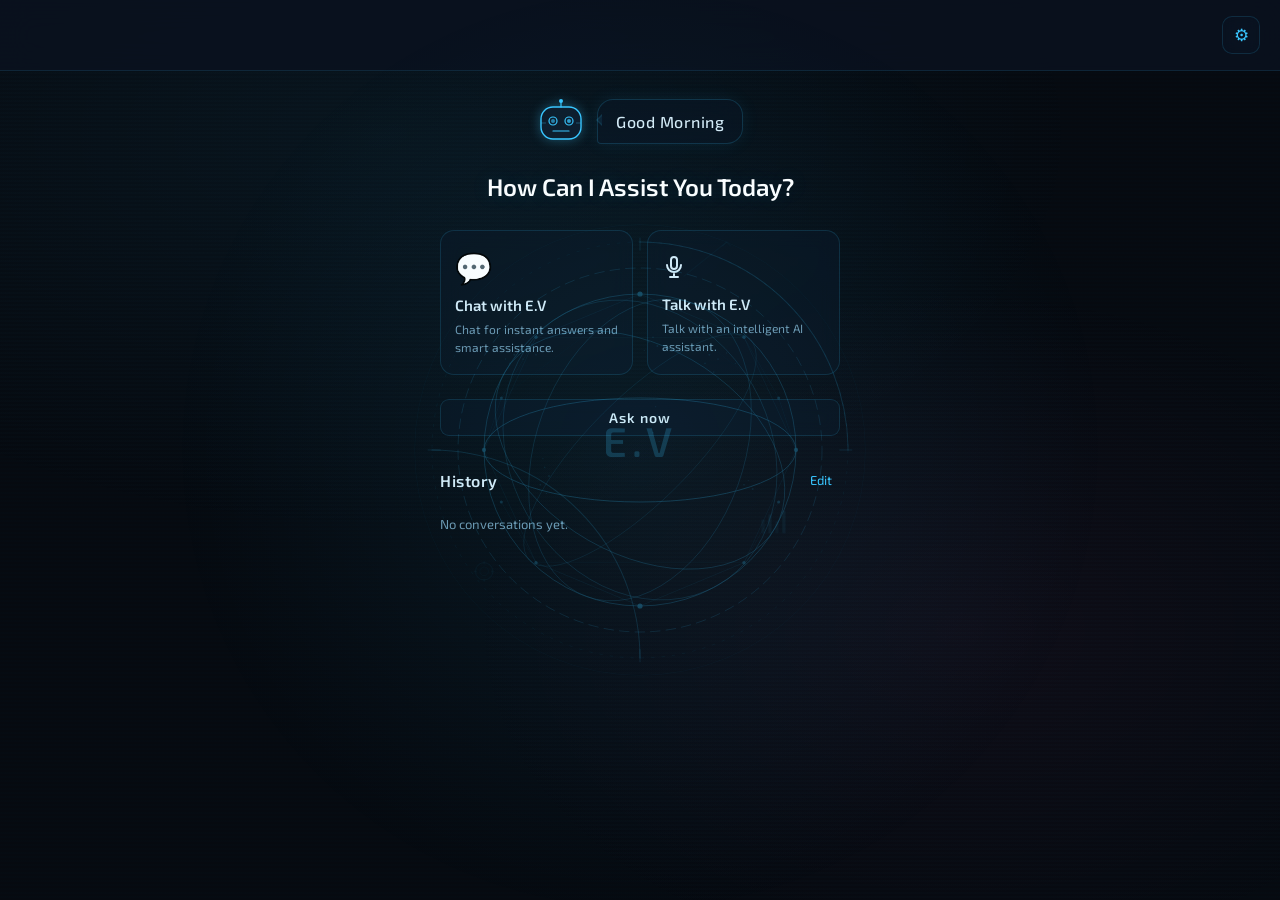
==== commit 5d05a76a: "v48: Add conversation history delete feature with edit/select mode" ====
--- a/index.html
+++ b/index.html
@@ -172,6 +172,9 @@
       <section class="dash-history">
         <div class="dash-history-header">
           <h2>History</h2>
+          <button id="btn-history-edit" class="btn-history-action">Edit</button>
+          <button id="btn-history-delete" class="btn-history-action btn-history-delete" style="display:none">Delete</button>
+          <button id="btn-history-cancel" class="btn-history-action" style="display:none">Cancel</button>
         </div>
         <ul id="dash-history-list" class="dash-history-list"></ul>
       </section>
--- a/styles.css
+++ b/styles.css
@@ -851,6 +851,57 @@
   transition: color 0.2s;
 }
 .dash-history-item:hover .dash-history-arrow { color: var(--cyan); }
+
+.btn-history-action {
+  background: none;
+  border: none;
+  color: var(--cyan);
+  font-size: 13px;
+  font-family: inherit;
+  cursor: pointer;
+  padding: 4px 8px;
+  border-radius: 6px;
+  transition: background 0.2s, color 0.2s;
+}
+.btn-history-action:hover { background: rgba(57, 198, 255, 0.1); }
+.btn-history-delete { color: #ff5c5c; }
+.btn-history-delete:hover { background: rgba(255, 92, 92, 0.1); }
+
+.dash-history-item.editing {
+  cursor: default;
+  gap: 10px;
+}
+.dash-history-item .hist-check {
+  display: none;
+  width: 18px;
+  height: 18px;
+  border: 2px solid var(--muted);
+  border-radius: 4px;
+  flex-shrink: 0;
+  position: relative;
+  transition: border-color 0.2s, background 0.2s;
+}
+.dash-history-item.editing .hist-check { display: block; }
+.dash-history-item.editing .dash-history-arrow { display: none; }
+.dash-history-item.selected .hist-check {
+  border-color: var(--cyan);
+  background: var(--cyan);
+}
+.dash-history-item.selected .hist-check::after {
+  content: '';
+  position: absolute;
+  left: 4px;
+  top: 1px;
+  width: 5px;
+  height: 9px;
+  border: solid #0a1a2a;
+  border-width: 0 2px 2px 0;
+  transform: rotate(45deg);
+}
+.dash-history-item.selected {
+  border-color: rgba(57, 198, 255, 0.4);
+  background: rgba(57, 198, 255, 0.08);
+}
 
 /* ---------- Voice screen ---------- */
 .vo-screen-header {
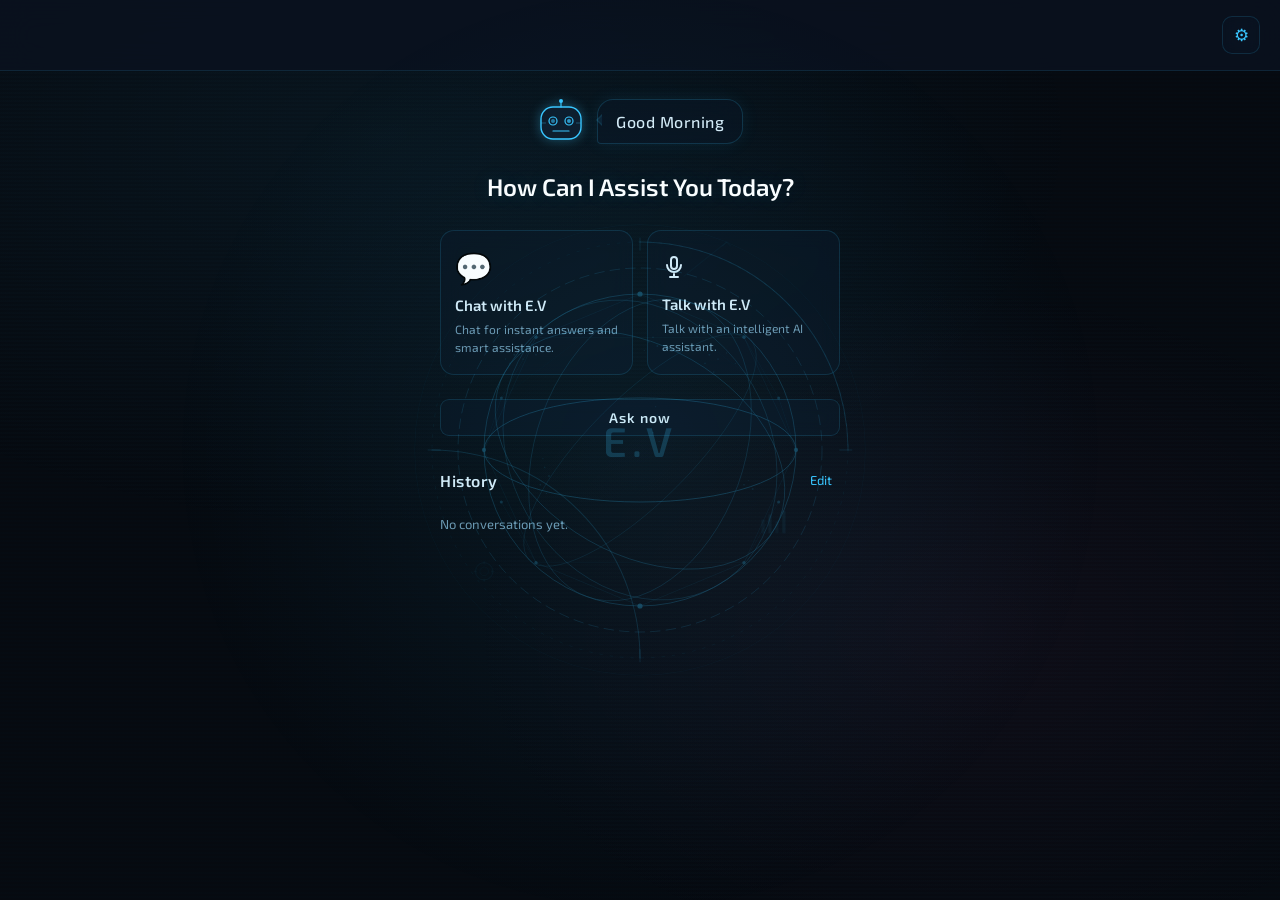
==== commit 8b5c774b: "v50: Remove book icon from chat topbar, freeze header on scroll" ====
--- a/index.html
+++ b/index.html
@@ -192,7 +192,6 @@
       </div>
       <div class="topbar-actions">
         <button id="btn-new" class="icon-btn" aria-label="New conversation">&#10133;</button>
-        <button id="btn-memory" class="icon-btn" aria-label="Memory">&#128214;</button>
       </div>
     </header>
 
--- a/styles.css
+++ b/styles.css
@@ -99,9 +99,11 @@
   height: 100dvh;
   transform: translateX(100%);
   transition: transform 0.35s cubic-bezier(0.4, 0, 0.2, 1);
-  overflow-y: auto;
+  overflow: hidden;
   z-index: 1;
   background: transparent;
+  display: flex;
+  flex-direction: column;
 }
 .screen--active { transform: translateX(0); }
 .screen--left { transform: translateX(-100%); }
@@ -119,6 +121,7 @@
   backdrop-filter: blur(var(--blur));
   -webkit-backdrop-filter: blur(var(--blur));
   box-shadow: 0 1px 20px rgba(57, 198, 255, 0.06);
+  flex-shrink: 0;
 }
 
 .brand { display: flex; align-items: center; gap: 10px; }
@@ -173,6 +176,7 @@
   position: relative;
   z-index: 1;
   flex: 1;
+  min-height: 0;
   overflow-y: auto;
   padding: 18px 16px 8px;
   display: flex;
@@ -289,6 +293,7 @@
   backdrop-filter: blur(var(--blur));
   -webkit-backdrop-filter: blur(var(--blur));
   box-shadow: 0 -1px 20px rgba(57, 198, 255, 0.06);
+  flex-shrink: 0;
 }
 
 .input-row {
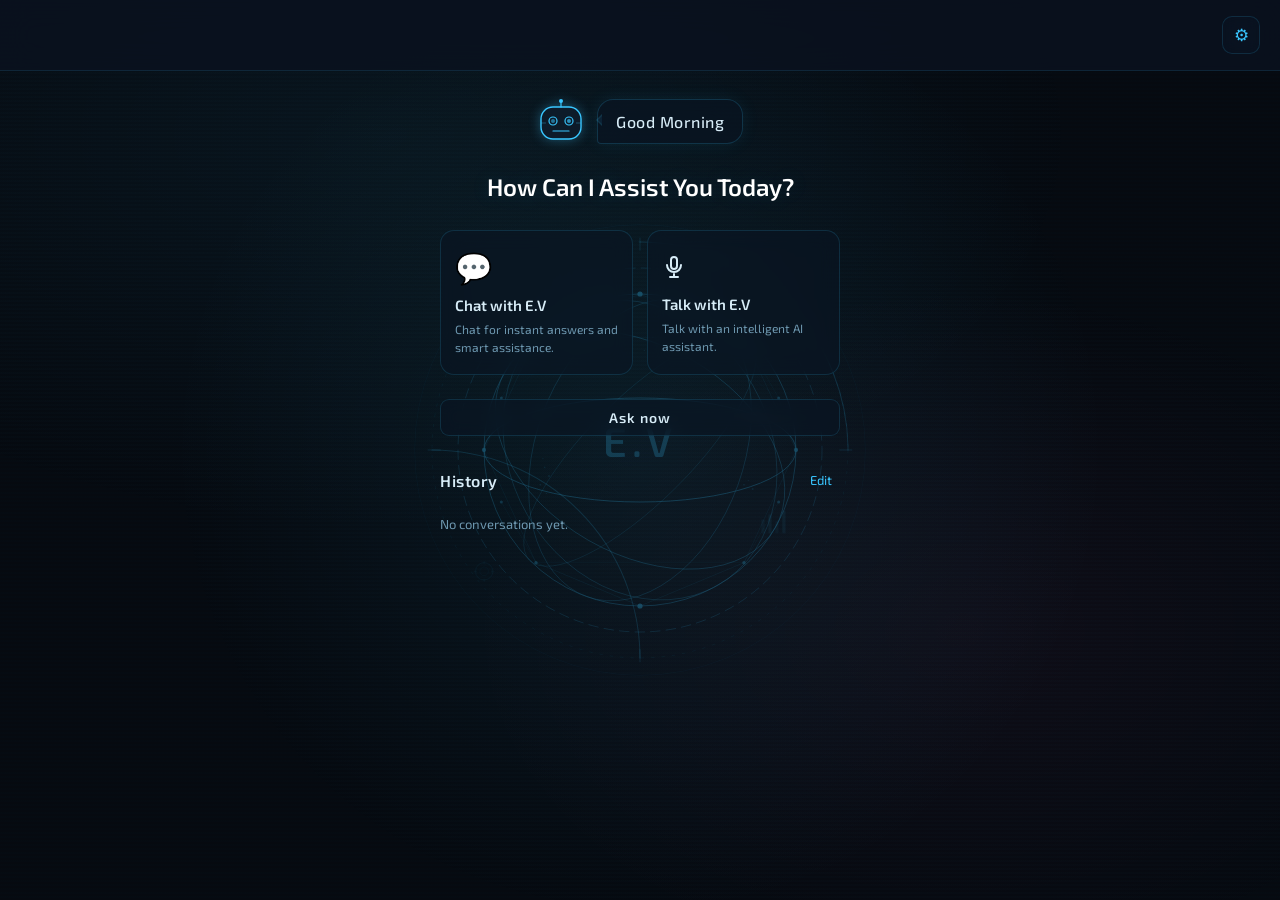
==== commit b076cac0: "v64: Add Select All / Deselect All button to history edit mode" ====
--- a/index.html
+++ b/index.html
@@ -173,6 +173,7 @@
         <div class="dash-history-header">
           <h2>History</h2>
           <button id="btn-history-edit" class="btn-history-action">Edit</button>
+          <button id="btn-history-selectall" class="btn-history-action" style="display:none">Select All</button>
           <button id="btn-history-delete" class="btn-history-action btn-history-delete" style="display:none">Delete</button>
           <button id="btn-history-cancel" class="btn-history-action" style="display:none">Cancel</button>
         </div>
--- a/styles.css
+++ b/styles.css
@@ -99,18 +99,17 @@
   height: 100dvh;
   transform: translateX(100%);
   transition: transform 0.35s cubic-bezier(0.4, 0, 0.2, 1);
-  overflow: hidden;
-  z-index: 1;
+  overflow-y: auto;
+  z-index: 3;
   background: transparent;
-  display: flex;
-  flex-direction: column;
 }
 .screen--active { transform: translateX(0); }
 .screen--left { transform: translateX(-100%); }
 
 /* ---------- Top bar ---------- */
 .topbar {
-  position: relative;
+  position: sticky;
+  top: 0;
   z-index: 5;
   display: flex;
   align-items: center;
@@ -121,7 +120,6 @@
   backdrop-filter: blur(var(--blur));
   -webkit-backdrop-filter: blur(var(--blur));
   box-shadow: 0 1px 20px rgba(57, 198, 255, 0.06);
-  flex-shrink: 0;
 }
 
 .brand { display: flex; align-items: center; gap: 10px; }
@@ -175,8 +173,6 @@
 .chat {
   position: relative;
   z-index: 1;
-  flex: 1;
-  min-height: 0;
   overflow-y: auto;
   padding: 18px 16px 8px;
   display: flex;
@@ -293,7 +289,6 @@
   backdrop-filter: blur(var(--blur));
   -webkit-backdrop-filter: blur(var(--blur));
   box-shadow: 0 -1px 20px rgba(57, 198, 255, 0.06);
-  flex-shrink: 0;
 }
 
 .input-row {
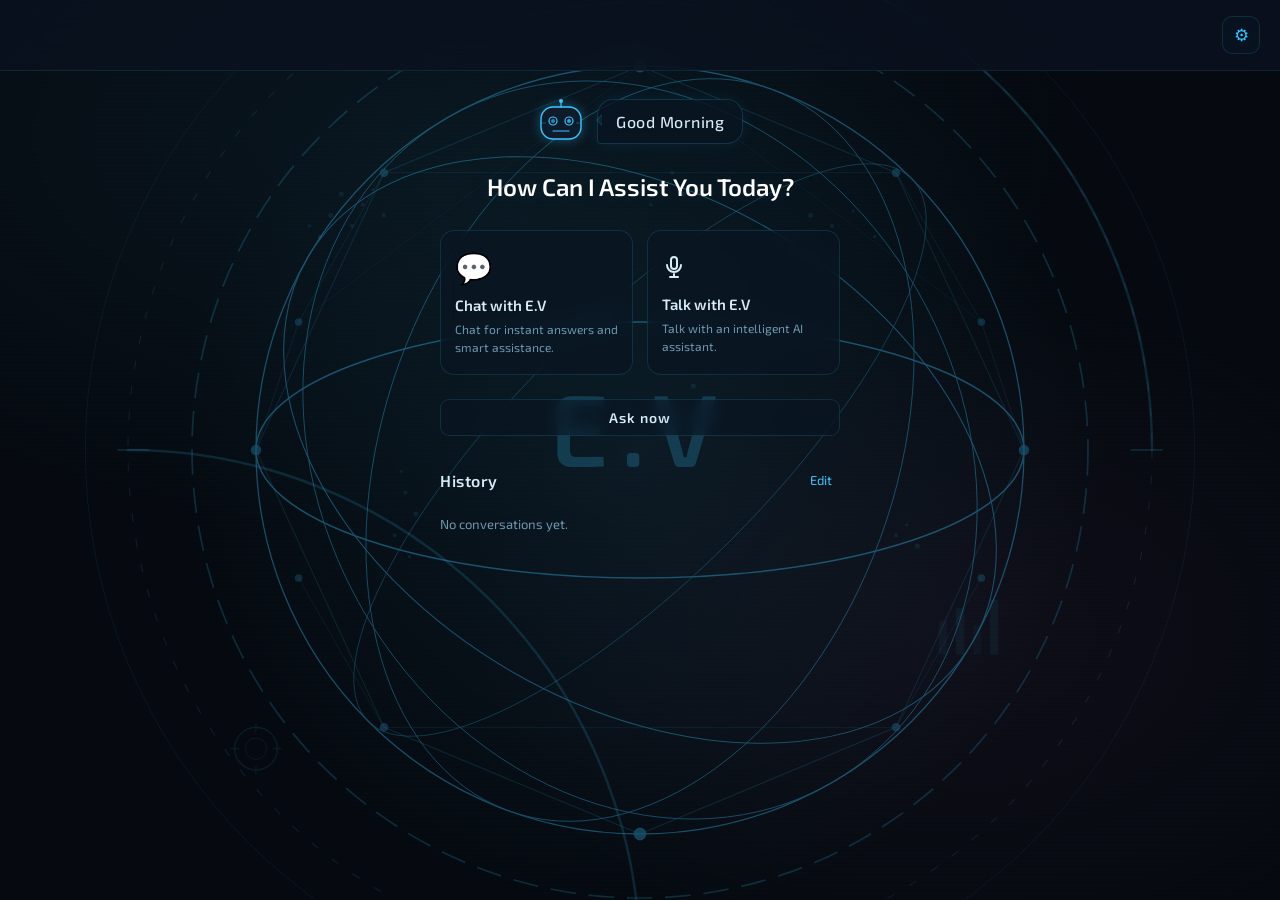
==== commit d577762a: "v93: fix stuck-at-thinking on Gemini soft-timeout fallback + add Google Lens - performReply Gemini c" ====
--- a/index.html
+++ b/index.html
@@ -203,6 +203,8 @@
       <div class="input-row">
         <button id="btn-attach" class="icon-btn" aria-label="Attach file">&#128206;</button>
         <input id="file-input" type="file" accept="image/jpeg,image/png,image/webp,image/heic,image/heif,application/pdf" multiple class="hidden">
+        <button id="btn-lens" class="icon-btn" aria-label="Google Lens">&#128247;</button>
+        <input id="lens-input" type="file" accept="image/*" capture="environment" class="hidden">
         <input id="text-input" type="text" placeholder="Type or tap the arc reactor to speak..." autocomplete="off" enterkeyhint="send">
         <button id="btn-send" class="icon-btn send-btn" aria-label="Send">&#10148;</button>
         <div id="reactor-wrap" class="reactor-wrap">
--- a/styles.css
+++ b/styles.css
@@ -67,7 +67,7 @@
     rgba(57, 198, 255, 0.015) 2px,
     rgba(57, 198, 255, 0.015) 4px
   );
-  opacity: 0.7;
+  opacity: 0.35;
 }
 
 /* ---------- Globe background ---------- */
@@ -79,13 +79,31 @@
   align-items: center;
   justify-content: center;
   z-index: 2;
+  overflow: hidden;
   background: radial-gradient(circle at 50% 50%, rgba(57, 198, 255, 0.08) 0%, transparent 60%);
 }
 .globe-svg {
-  width: 520px;
-  height: 520px;
+  width: 100vmax;
+  height: 100vmax;
   opacity: 0.6;
   animation: globeSpin 80s linear infinite;
+}
+
+/* While a chatbot reply is streaming, drop the expensive animated/GPU background work so a
+   phone's weaker single-core CPU + GPU don't compete with every token's reflow (makes replies
+   feel slower to appear on mobile vs laptop). The globe stops spinning, the gradient stops
+   shifting, and glass panels fall back to solid (no backdrop blur). */
+body.reply-streaming::before {
+  animation: none;
+}
+body.reply-streaming .globe-svg {
+  animation: none;
+  opacity: 0.25;
+}
+body.reply-streaming {
+  --blur: 0;
+  --glass: rgba(10, 20, 36, 0.85);
+  --glass-strong: rgba(10, 18, 32, 0.92);
 }
 
 /* ---------- Screen container system ---------- */
@@ -105,6 +123,7 @@
 }
 .screen--active { transform: translateX(0); }
 .screen--left { transform: translateX(-100%); }
+.screen--left *, .screen--left *::before, .screen--left *::after { animation-play-state: paused !important; }
 
 /* ---------- Top bar ---------- */
 .topbar {
@@ -178,7 +197,6 @@
   display: flex;
   flex-direction: column;
   gap: 12px;
-  scroll-behavior: smooth;
 }
 
 .msg {
@@ -191,8 +209,6 @@
   white-space: pre-wrap;
   word-wrap: break-word;
   animation: rise 0.3s ease-out;
-  backdrop-filter: blur(12px);
-  -webkit-backdrop-filter: blur(12px);
 }
 
 .msg.user {
@@ -260,6 +276,15 @@
   color: var(--muted);
   opacity: 0.8;
   word-break: break-word;
+}
+
+.msg .fail-time {
+  display: block;
+  margin-top: 6px;
+  font-size: 10px;
+  letter-spacing: 0.4px;
+  color: var(--muted);
+  opacity: 0.6;
 }
 
 .typing-dots span {
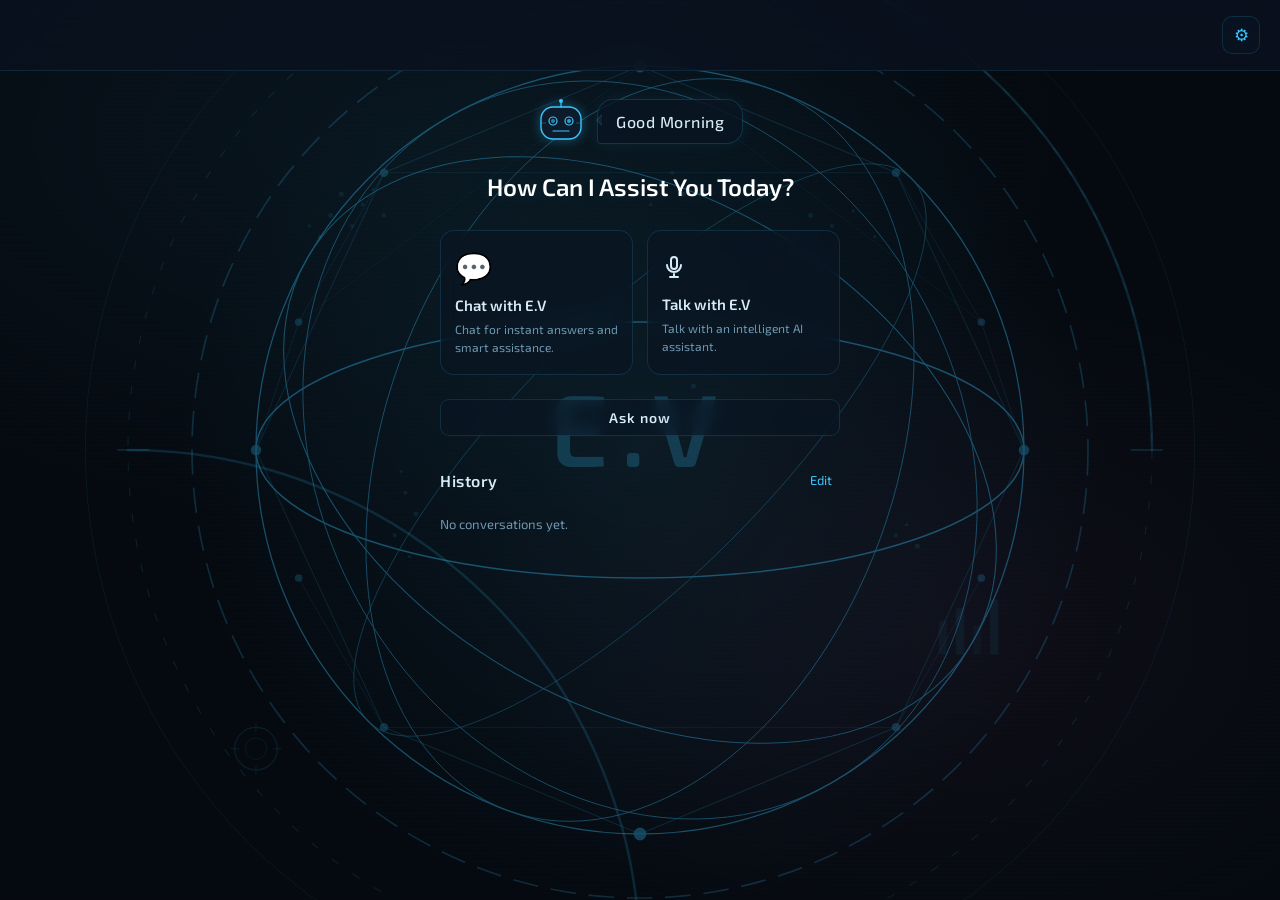
==== commit fef1758d: "v95: share a conversation via native share sheet, clipboard, or .txt download - #btn-share in the ch" ====
--- a/index.html
+++ b/index.html
@@ -192,6 +192,7 @@
         <span id="status-text" class="status-text">online</span>
       </div>
       <div class="topbar-actions">
+        <button id="btn-share" class="icon-btn" aria-label="Share conversation">&#128279;</button>
         <button id="btn-new" class="icon-btn" aria-label="New conversation">&#10133;</button>
       </div>
     </header>
--- a/styles.css
+++ b/styles.css
@@ -877,6 +877,21 @@
 }
 .dash-history-item:hover .dash-history-arrow { color: var(--cyan); }
 
+.dash-share-btn {
+  background: none;
+  border: none;
+  color: var(--muted);
+  font-size: 15px;
+  line-height: 1;
+  flex: 0 0 auto;
+  padding: 4px;
+  cursor: pointer;
+  border-radius: 6px;
+  transition: color 0.2s, background 0.2s;
+}
+.dash-history-item:hover .dash-share-btn { color: var(--cyan); }
+.dash-share-btn:hover { background: rgba(57, 198, 255, 0.08); color: var(--cyan); }
+
 .btn-history-action {
   background: none;
   border: none;
@@ -908,6 +923,7 @@
 }
 .dash-history-item.editing .hist-check { display: block; }
 .dash-history-item.editing .dash-history-arrow { display: none; }
+.dash-history-item.editing .dash-share-btn { display: none; }
 .dash-history-item.selected .hist-check {
   border-color: var(--cyan);
   background: var(--cyan);
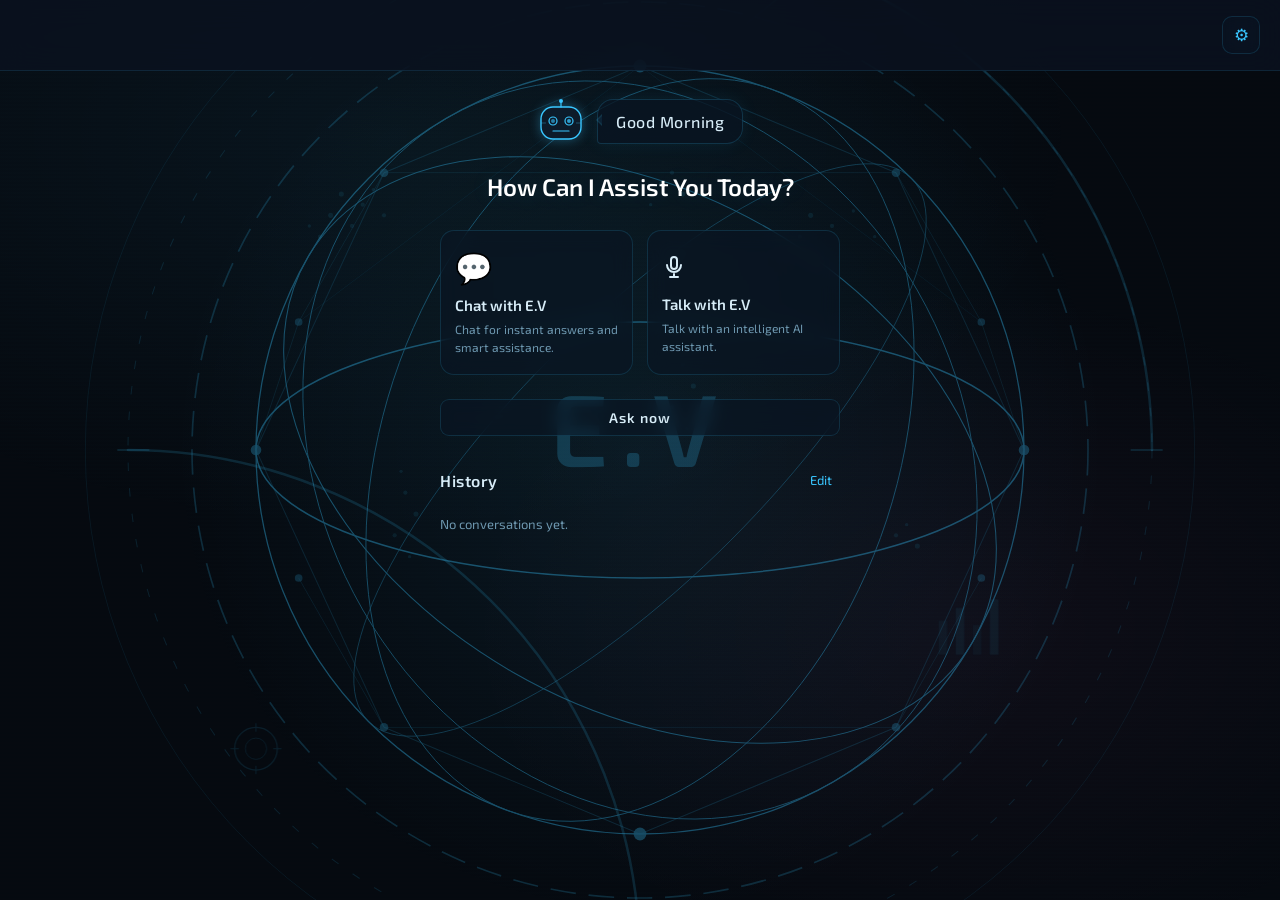
==== commit 4ae03ef5: "v97: share menu with reliable copy-to-clipboard for Teams Teams' Windows share target drops both tex" ====
--- a/index.html
+++ b/index.html
@@ -342,6 +342,21 @@
     </div>
   </div>
 
+  <div id="modal-share" class="modal hidden" role="dialog" aria-modal="true" aria-labelledby="share-title">
+    <div class="modal-card">
+      <h2 id="share-title">Share conversation</h2>
+      <p class="muted">For Microsoft Teams on Windows, tap <strong>Copy transcript</strong> then paste with Ctrl+V in the chat &mdash; the system share sheet can't hand a file to Teams.</p>
+      <div class="share-actions">
+        <button id="share-copy" class="btn primary" type="button">Copy transcript</button>
+        <button id="share-download" class="btn ghost" type="button">Download .txt</button>
+        <button id="share-native" class="btn ghost" type="button">Share via system&hellip;</button>
+      </div>
+      <div class="modal-actions">
+        <button id="share-close" class="btn ghost" type="button">Close</button>
+      </div>
+    </div>
+  </div>
+
   <div id="toast" class="toast hidden"></div>
 
   <script src="app.js"></script>
--- a/styles.css
+++ b/styles.css
@@ -1160,6 +1160,9 @@
 .muted { color: var(--muted); font-size: 13px; margin-bottom: 12px; }
 
 .modal-actions { display: flex; gap: 10px; justify-content: flex-end; margin-top: 16px; }
+
+.share-actions { display: flex; flex-direction: column; gap: 10px; margin-top: 16px; }
+.share-actions .btn { width: 100%; }
 
 .test-result {
   display: block;
